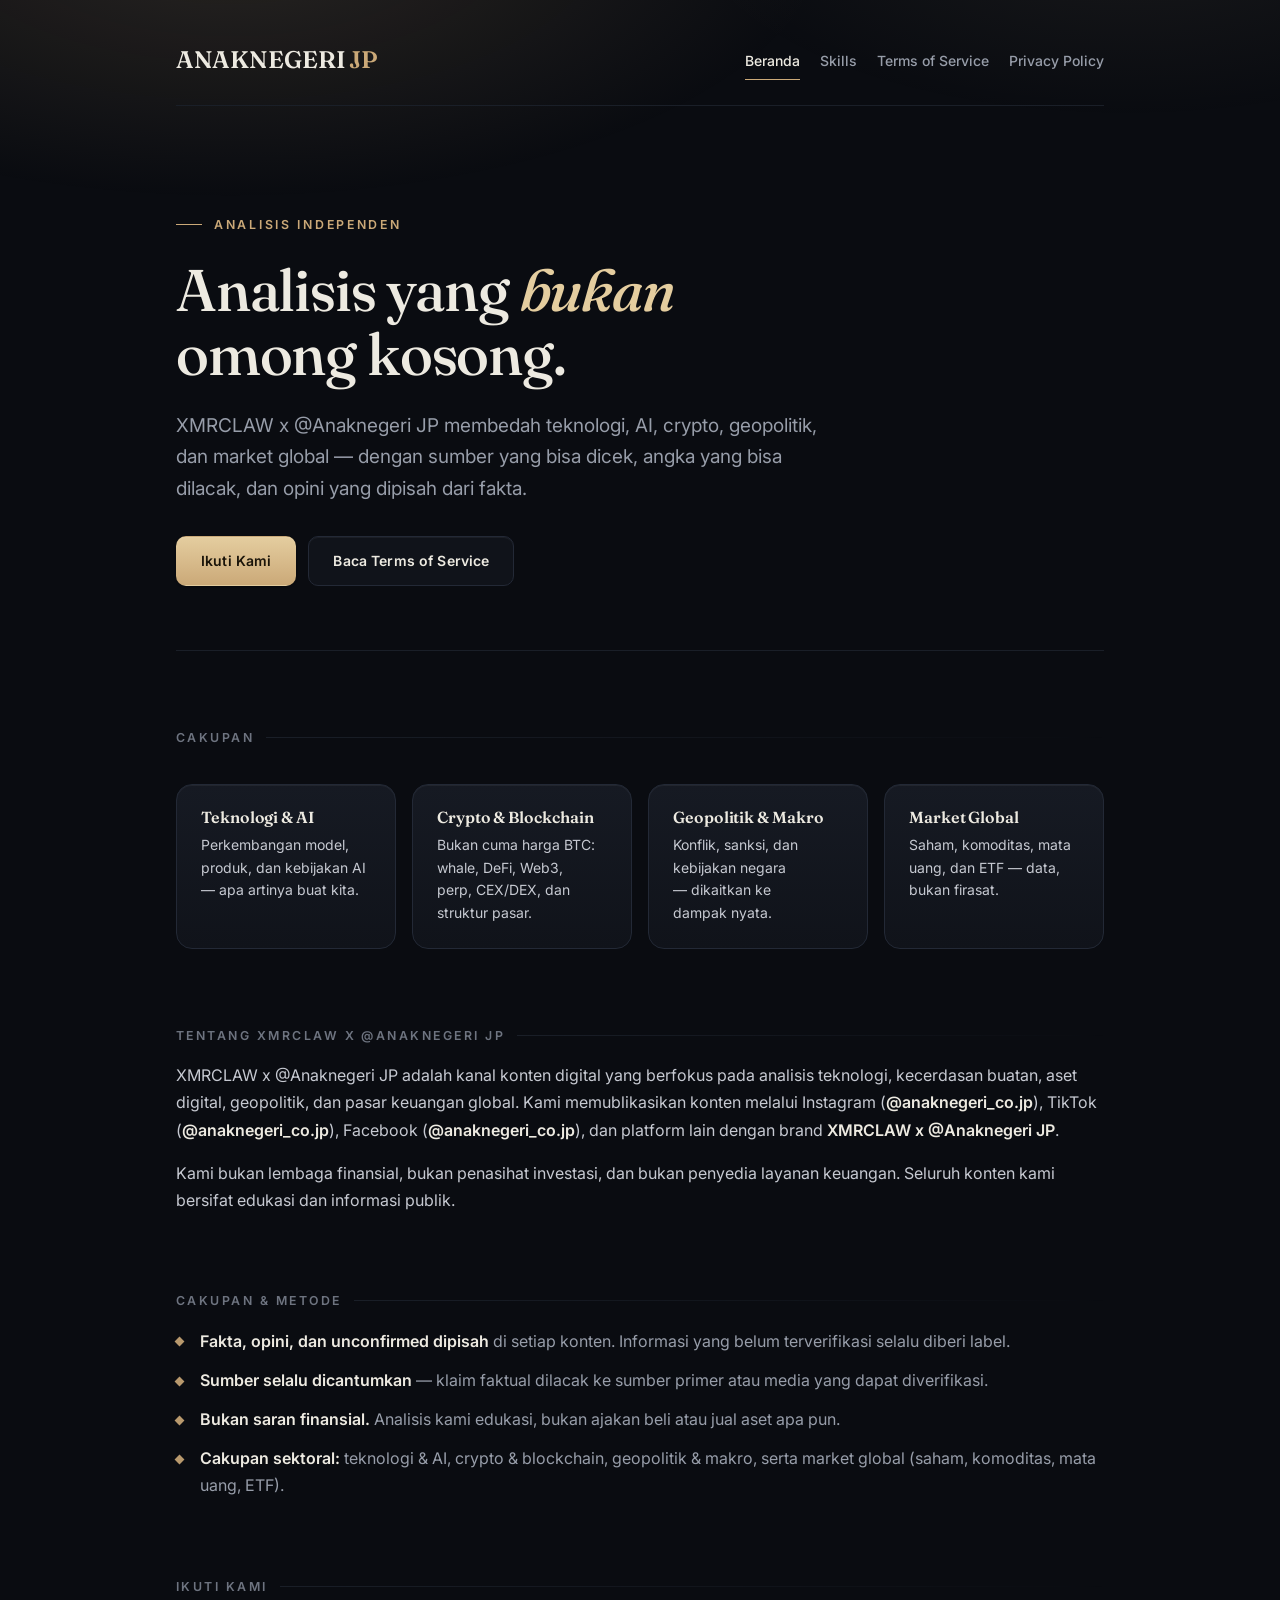
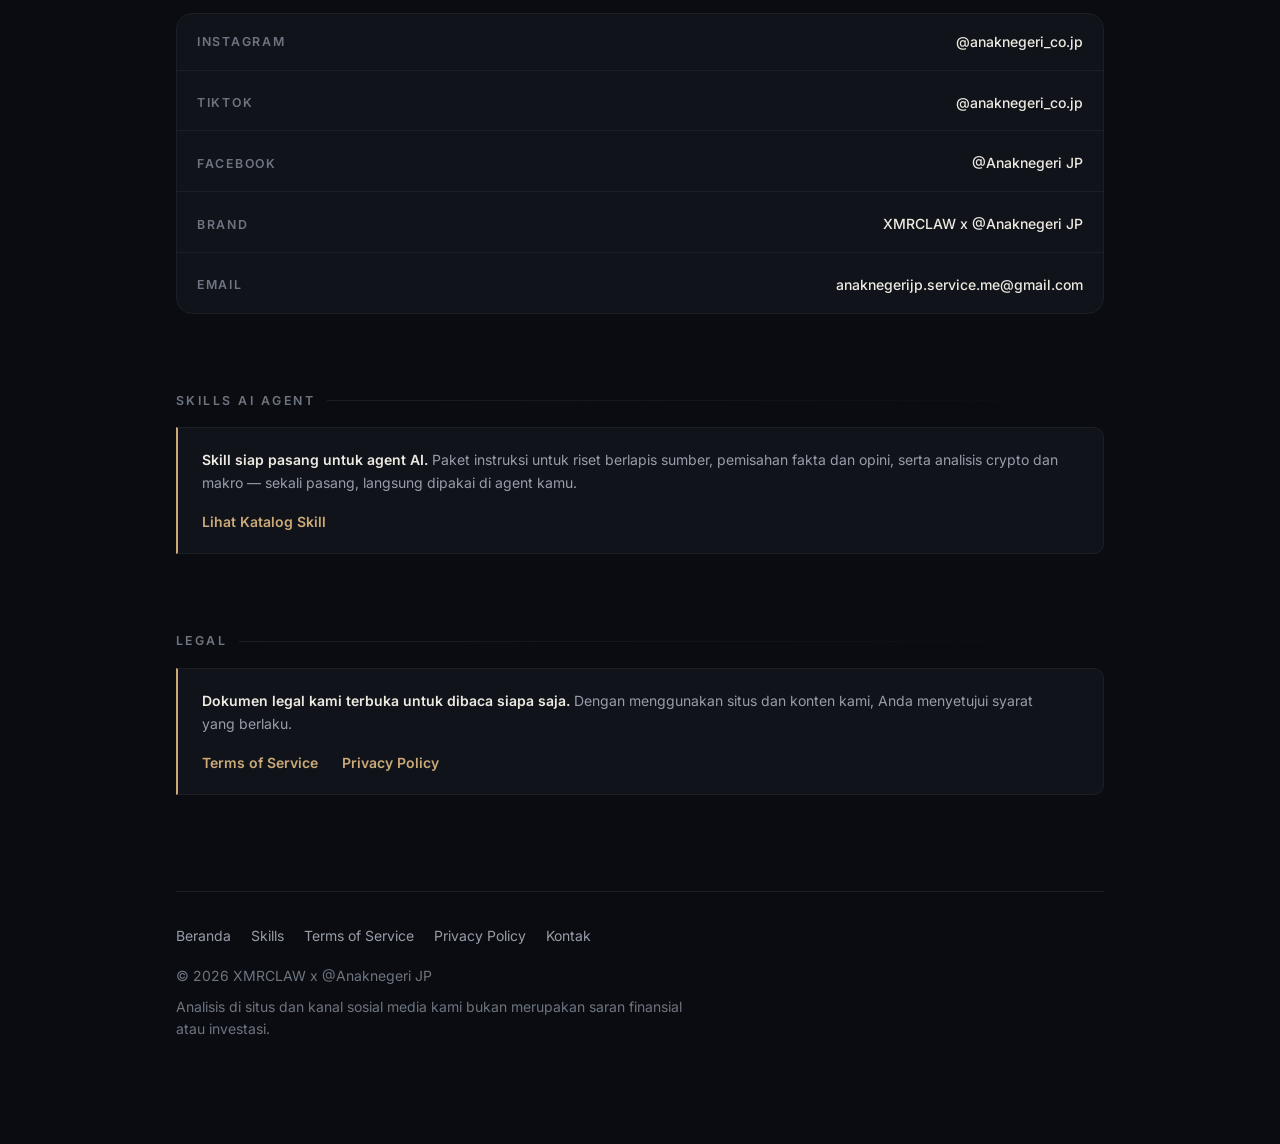
==== index.html @ e0c44d03 "Add Skills AI Agent page: catalog, bundle, cara kerja, FAQ - skills.html baru memakai design system " ====
<!DOCTYPE html>
<html lang="id">
<head>
<meta charset="utf-8">
<meta name="viewport" content="width=device-width, initial-scale=1">
<title>XMRCLAW x @Anaknegeri JP — Analisis Teknologi, AI, Crypto &amp; Geopolitik</title>
<meta name="description" content="XMRCLAW x @Anaknegeri JP membedah teknologi, AI, crypto, geopolitik, dan market global dengan sumber yang bisa dicek dan opini yang dipisah dari fakta.">
<meta name="theme-color" content="#0A0C11">
<meta name="author" content="XMRCLAW x @Anaknegeri JP">

<link rel="canonical" href="https://xmrbushido.github.io/anaknegerijp/">
<link rel="icon" href="favicon.svg" type="image/svg+xml">

<link rel="preconnect" href="https://fonts.googleapis.com">
<link rel="preconnect" href="https://fonts.gstatic.com" crossorigin>
<link href="https://fonts.googleapis.com/css2?family=Fraunces:ital,opsz,wght@0,9..144,400;0,9..144,500;0,9..144,600;1,9..144,400;1,9..144,500&amp;family=Inter:wght@400;500;600;700&amp;display=swap" rel="stylesheet">

<meta property="og:type" content="website">
<meta property="og:site_name" content="XMRCLAW x @Anaknegeri JP">
<meta property="og:title" content="XMRCLAW x @Anaknegeri JP — Analisis yang bukan omong kosong">
<meta property="og:description" content="Membedah teknologi, AI, crypto, geopolitik, dan market global. Sumber bisa dicek, angka bisa dilacak, opini dipisah dari fakta.">
<meta property="og:url" content="https://xmrbushido.github.io/anaknegerijp/">
<meta property="og:image" content="https://xmrbushido.github.io/anaknegerijp/og-image.png">
<meta property="og:image:width" content="1200">
<meta property="og:image:height" content="630">
<meta property="og:locale" content="id_ID">

<meta name="twitter:card" content="summary_large_image">
<meta name="twitter:title" content="XMRCLAW x @Anaknegeri JP — Analisis yang bukan omong kosong">
<meta name="twitter:description" content="Membedah teknologi, AI, crypto, geopolitik, dan market global. Sumber bisa dicek, angka bisa dilacak, opini dipisah dari fakta.">
<meta name="twitter:image" content="https://xmrbushido.github.io/anaknegerijp/og-image.png">

<link rel="stylesheet" href="styles.css">

<script type="application/ld+json">
{
  "@context": "https://schema.org",
  "@type": "Organization",
  "name": "XMRCLAW x @Anaknegeri JP",
  "alternateName": "@XMRClaw",
  "url": "https://xmrbushido.github.io/anaknegerijp/",
  "description": "Kanal analisis teknologi, AI, crypto, geopolitik, dan pasar keuangan global.",
  "email": "anaknegerijp.service.me@gmail.com",
  "sameAs": [
    "https://www.instagram.com/anaknegeri_co.jp/",
    "https://www.tiktok.com/@anaknegeri_co.jp",
    "https://www.facebook.com/717797158264858"
  ]
}
</script>
</head>
<body>
<a class="skip-link" href="#main">Lompat ke konten utama</a>

<div class="wrap">
  <header class="site-header">
    <a class="brand" href="./" aria-label="Anaknegeri JP — beranda">ANAKNEGERI<em>JP</em></a>
    <nav class="site-nav" aria-label="Navigasi utama">
      <a href="./" aria-current="page">Beranda</a>
      <a href="skills.html">Skills</a>
      <a href="terms.html">Terms of Service</a>
      <a href="privacy.html">Privacy Policy</a>
    </nav>
  </header>

  <main id="main">

    <section class="hero reveal">
      <p class="eyebrow">Analisis Independen</p>
      <h1>Analisis yang <em>bukan</em> omong kosong.</h1>
      <p class="lead">XMRCLAW x @Anaknegeri JP membedah teknologi, AI, crypto, geopolitik, dan market global — dengan sumber yang bisa dicek, angka yang bisa dilacak, dan opini yang dipisah dari fakta.</p>
      <div class="actions">
        <a class="btn btn--primary" href="#sosmed">Ikuti Kami</a>
        <a class="btn btn--ghost" href="terms.html">Baca Terms of Service</a>
      </div>
    </section>

    <section class="section reveal reveal-2" aria-labelledby="cakupan-title">
      <h2 class="section-title" id="cakupan-title">Cakupan</h2>
      <div class="card-grid">
        <article class="card">
          <h3>Teknologi &amp; AI</h3>
          <p>Perkembangan model, produk, dan kebijakan AI — apa artinya buat kita.</p>
        </article>
        <article class="card">
          <h3>Crypto &amp; Blockchain</h3>
          <p>Bukan cuma harga BTC: whale, DeFi, Web3, perp, CEX/DEX, dan struktur pasar.</p>
        </article>
        <article class="card">
          <h3>Geopolitik &amp; Makro</h3>
          <p>Konflik, sanksi, dan kebijakan negara — dikaitkan ke dampak nyata.</p>
        </article>
        <article class="card">
          <h3>Market Global</h3>
          <p>Saham, komoditas, mata uang, dan ETF — data, bukan firasat.</p>
        </article>
      </div>
    </section>

    <section class="section prose reveal reveal-2" id="tentang" aria-labelledby="tentang-title">
      <h2 class="section-title" id="tentang-title">Tentang XMRCLAW x @Anaknegeri JP</h2>
      <p>XMRCLAW x @Anaknegeri JP adalah kanal konten digital yang berfokus pada analisis teknologi, kecerdasan buatan, aset digital, geopolitik, dan pasar keuangan global. Kami memublikasikan konten melalui Instagram (<strong>@anaknegeri_co.jp</strong>), TikTok (<strong>@anaknegeri_co.jp</strong>), Facebook (<strong>@anaknegeri_co.jp</strong>), dan platform lain dengan brand <strong>XMRCLAW x @Anaknegeri JP</strong>.</p>
      <p>Kami bukan lembaga finansial, bukan penasihat investasi, dan bukan penyedia layanan keuangan. Seluruh konten kami bersifat edukasi dan informasi publik.</p>
    </section>

    <section class="section reveal reveal-3" id="metode" aria-labelledby="metode-title">
      <h2 class="section-title" id="metode-title">Cakupan &amp; Metode</h2>
      <ul class="rule-list">
        <li><strong>Fakta, opini, dan unconfirmed dipisah</strong> di setiap konten. Informasi yang belum terverifikasi selalu diberi label.</li>
        <li><strong>Sumber selalu dicantumkan</strong> — klaim faktual dilacak ke sumber primer atau media yang dapat diverifikasi.</li>
        <li><strong>Bukan saran finansial.</strong> Analisis kami edukasi, bukan ajakan beli atau jual aset apa pun.</li>
        <li><strong>Cakupan sektoral:</strong> teknologi &amp; AI, crypto &amp; blockchain, geopolitik &amp; makro, serta market global (saham, komoditas, mata uang, ETF).</li>
      </ul>
    </section>

    <section class="section reveal reveal-3" id="sosmed" aria-labelledby="sosmed-title">
      <h2 class="section-title" id="sosmed-title">Ikuti Kami</h2>
      <ul class="contact-list">
        <li>
          <span class="contact-key">Instagram</span>
          <a class="contact-val" href="https://www.instagram.com/anaknegeri_co.jp/" rel="me noopener noreferrer" target="_blank">@anaknegeri_co.jp</a>
        </li>
        <li>
          <span class="contact-key">TikTok</span>
          <a class="contact-val" href="https://www.tiktok.com/@anaknegeri_co.jp" rel="me noopener noreferrer" target="_blank">@anaknegeri_co.jp</a>
        </li>
        <li>
          <span class="contact-key">Facebook</span>
          <a class="contact-val" href="https://www.facebook.com/717797158264858" rel="me noopener noreferrer" target="_blank">@Anaknegeri JP</a>
        </li>
        <li>
          <span class="contact-key">Brand</span>
          <span class="contact-val">XMRCLAW x @Anaknegeri JP</span>
        </li>
        <li>
          <span class="contact-key">Email</span>
          <a class="contact-val" href="mailto:anaknegerijp.service.me@gmail.com">anaknegerijp.service.me@gmail.com</a>
        </li>
      </ul>
    </section>

    <section class="section reveal reveal-4" id="skills" aria-labelledby="skills-title">
      <h2 class="section-title" id="skills-title">Skills AI Agent</h2>
      <p class="note">
        <strong>Skill siap pasang untuk agent AI.</strong> Paket instruksi untuk riset berlapis sumber, pemisahan fakta dan opini, serta analisis crypto dan makro — sekali pasang, langsung dipakai di agent kamu.
        <span class="legal-links">
          <a href="skills.html">Lihat Katalog Skill</a>
        </span>
      </p>
    </section>

    <section class="section reveal reveal-4" id="legal" aria-labelledby="legal-title">
      <h2 class="section-title" id="legal-title">Legal</h2>
      <p class="note">
        <strong>Dokumen legal kami terbuka untuk dibaca siapa saja.</strong> Dengan menggunakan situs dan konten kami, Anda menyetujui syarat yang berlaku.
        <span class="legal-links">
          <a href="terms.html">Terms of Service</a>
          <a href="privacy.html">Privacy Policy</a>
        </span>
      </p>
    </section>

  </main>

  <footer class="site-footer">
    <nav class="footer-links" aria-label="Navigasi footer">
      <a href="./">Beranda</a>
      <a href="skills.html">Skills</a>
      <a href="terms.html">Terms of Service</a>
      <a href="privacy.html">Privacy Policy</a>
      <a href="mailto:anaknegerijp.service.me@gmail.com">Kontak</a>
    </nav>
    <p>&copy; 2026 XMRCLAW x @Anaknegeri JP</p>
    <p class="disclaimer">Analisis di situs dan kanal sosial media kami bukan merupakan saran finansial atau investasi.</p>
  </footer>
</div>
</body>
</html>
---- styles.css ----
/* ============================================================
   Anaknegeri JP — elegant editorial theme
   Display: Fraunces (serif) · Body: Inter
   Palette: deep ink + champagne gold
   ============================================================ */

/* ---------------------------------------------------------- tokens */
:root {
  color-scheme: dark;

  /* surfaces */
  --c-bg:        #0A0C11;
  --c-surface:   #10131A;
  --c-surface-2: #161A23;
  --c-line:      #232936;
  --c-line-soft: #1A1F28;

  /* text */
  --c-fg:        #EDEAE1;
  --c-body:      #C6C9D1;
  --c-muted:     #979DA9;
  --c-faint:     #6E7480;

  /* accent — champagne gold */
  --c-accent:    #CBA978;
  --c-accent-2:  #E4CD9F;
  --c-accent-ink:#1A1409;
  --c-accent-8:  rgba(203, 169, 120, 0.08);
  --c-accent-16: rgba(203, 169, 120, 0.16);
  --c-accent-32: rgba(203, 169, 120, 0.32);

  /* type */
  --font-display: "Fraunces", "Georgia", "Times New Roman", serif;
  --font-body: "Inter", ui-sans-serif, -apple-system, BlinkMacSystemFont,
               "Segoe UI", Roboto, "Helvetica Neue", Arial, sans-serif;

  --t-xs:   clamp(0.72rem,  0.70rem + 0.09vw, 0.78rem);
  --t-sm:   clamp(0.8125rem,0.79rem + 0.12vw, 0.875rem);
  --t-base: clamp(0.9375rem,0.91rem + 0.15vw, 1rem);
  --t-lg:   clamp(1.0625rem,1.01rem + 0.28vw, 1.1875rem);
  --t-xl:   clamp(1.25rem,  1.16rem + 0.45vw, 1.5rem);
  --t-2xl:  clamp(1.625rem, 1.42rem + 1.05vw, 2.125rem);
  --t-3xl:  clamp(2.25rem,  1.75rem + 2.40vw, 3.75rem);

  /* spacing — 4px base */
  --s-1: 0.25rem;  --s-2: 0.5rem;   --s-3: 0.75rem;  --s-4: 1rem;
  --s-5: 1.25rem;  --s-6: 1.5rem;   --s-8: 2rem;     --s-10: 2.5rem;
  --s-12: 3rem;    --s-16: 4rem;    --s-20: 5rem;    --s-24: 6rem;

  /* radius */
  --r-sm: 6px;  --r-md: 10px;  --r-lg: 16px;  --r-full: 999px;

  /* elevation */
  --e-1: 0 1px 2px rgba(0, 0, 0, 0.4);
  --e-2: 0 10px 30px rgba(0, 0, 0, 0.45);
  --e-3: 0 24px 60px rgba(0, 0, 0, 0.5);
  --hairline-top: inset 0 1px 0 rgba(255, 255, 255, 0.05);

  /* motion */
  --d-fast: 130ms; --d-base: 200ms; --d-slow: 360ms;
  --ease: cubic-bezier(0.2, 0.7, 0.3, 1);
  --ease-out: cubic-bezier(0.16, 1, 0.3, 1);

  /* layout */
  --w-prose: 44rem;
  --w-page: 64rem;
  --gutter: clamp(1.25rem, 5vw, 3rem);
}

@media (prefers-reduced-motion: reduce) {
  *, *::before, *::after {
    animation-duration: 0.01ms !important;
    animation-iteration-count: 1 !important;
    transition-duration: 0.01ms !important;
    scroll-behavior: auto !important;
  }
}

/* ------------------------------------------------------ primitives */
*, *::before, *::after { box-sizing: border-box; }

html {
  -webkit-text-size-adjust: 100%;
  scroll-behavior: smooth;
  scroll-padding-top: var(--s-20);
}

body {
  margin: 0;
  background: var(--c-bg);
  color: var(--c-body);
  font-family: var(--font-body);
  font-size: var(--t-base);
  line-height: 1.7;
  font-optical-sizing: auto;
  -webkit-font-smoothing: antialiased;
  -moz-osx-font-smoothing: grayscale;
  text-rendering: optimizeLegibility;
}

/* warm ambient glow, top of page */
body::before {
  content: "";
  position: fixed;
  inset: 0 0 auto 0;
  height: 520px;
  background:
    radial-gradient(55rem 24rem at 18% -12%, var(--c-accent-16), transparent 68%),
    radial-gradient(40rem 18rem at 88% -16%, rgba(228, 205, 159, 0.07), transparent 70%);
  pointer-events: none;
  z-index: 0;
}

.wrap {
  position: relative;
  z-index: 1;
  width: 100%;
  max-width: var(--w-page);
  margin-inline: auto;
  padding-inline: var(--gutter);
  padding-block: var(--s-10) var(--s-24);
}

/* ------------------------------------------------------------ type */
h1, h2, h3, h4 {
  font-family: var(--font-display);
  font-optical-sizing: auto;
  color: var(--c-fg);
  line-height: 1.08;
  letter-spacing: -0.015em;
  font-weight: 500;
  text-wrap: balance;
  margin: 0;
}

p, li, dd, blockquote { text-wrap: pretty; }

a {
  color: var(--c-accent);
  text-decoration-color: var(--c-accent-32);
  text-underline-offset: 0.2em;
  transition: color var(--d-fast) var(--ease),
              text-decoration-color var(--d-fast) var(--ease);
}
a:hover { color: var(--c-accent-2); text-decoration-color: var(--c-accent-2); }

strong { color: var(--c-fg); font-weight: 600; }

::selection { background: var(--c-accent-32); color: var(--c-fg); }

/* ----------------------------------------------------------- focus */
:where(a, button, [tabindex]):focus-visible {
  outline: 2px solid var(--c-accent);
  outline-offset: 3px;
  border-radius: var(--r-sm);
}

.skip-link {
  position: absolute;
  left: var(--s-4);
  top: -100px;
  z-index: 201;
  padding: var(--s-3) var(--s-5);
  background: var(--c-accent);
  color: var(--c-accent-ink);
  font-weight: 700;
  border-radius: var(--r-sm);
  text-decoration: none;
  transition: top var(--d-fast) var(--ease);
}
.skip-link:focus-visible { top: var(--s-4); }

/* --------------------------------------------------------- header */
.site-header {
  display: flex;
  align-items: center;
  justify-content: space-between;
  gap: var(--s-4);
  padding-bottom: var(--s-6);
  border-bottom: 1px solid var(--c-line-soft);
}

.brand {
  display: inline-flex;
  align-items: baseline;
  gap: 0.12em;
  font-family: var(--font-display);
  font-size: var(--t-xl);
  font-weight: 600;
  letter-spacing: 0.005em;
  color: var(--c-fg);
  text-decoration: none;
  white-space: nowrap;
}
.brand em {
  font-style: normal;
  color: var(--c-accent);
}

.site-nav {
  display: flex;
  flex-wrap: wrap;
  gap: var(--s-1) var(--s-5);
  align-items: center;
}
.site-nav a {
  position: relative;
  color: var(--c-muted);
  font-size: var(--t-sm);
  font-weight: 500;
  text-decoration: none;
  padding: var(--s-2) 0;
  transition: color var(--d-fast) var(--ease);
}
.site-nav a::after {
  content: "";
  position: absolute;
  left: 0;
  right: 0;
  bottom: 0;
  height: 1px;
  background: var(--c-accent);
  transform: scaleX(0);
  transform-origin: left;
  transition: transform var(--d-base) var(--ease-out);
}
.site-nav a:hover { color: var(--c-fg); }
.site-nav a:hover::after,
.site-nav a[aria-current="page"]::after { transform: scaleX(1); }
.site-nav a[aria-current="page"] { color: var(--c-fg); }

/* ------------------------------------------------------------ hero */
.hero {
  position: relative;
  padding-block: var(--s-24) var(--s-16);
  border-bottom: 1px solid var(--c-line-soft);
}

.eyebrow {
  display: inline-flex;
  align-items: center;
  gap: var(--s-3);
  font-size: var(--t-xs);
  font-weight: 600;
  letter-spacing: 0.22em;
  text-transform: uppercase;
  color: var(--c-accent);
  margin-bottom: var(--s-6);
}
.eyebrow::before {
  content: "";
  width: 26px;
  height: 1px;
  background: var(--c-accent);
}

.hero h1 {
  font-size: var(--t-3xl);
  font-weight: 500;
  letter-spacing: -0.02em;
  max-width: 16ch;
}
.hero h1 em {
  font-style: italic;
  color: var(--c-accent-2);
}

.lead {
  margin: var(--s-6) 0 0;
  max-width: 54ch;
  font-size: var(--t-lg);
  line-height: 1.65;
  color: var(--c-muted);
}

.actions {
  display: flex;
  flex-wrap: wrap;
  gap: var(--s-3);
  margin-top: var(--s-8);
}

/* --------------------------------------------------------- buttons */
.btn {
  display: inline-flex;
  align-items: center;
  justify-content: center;
  gap: var(--s-2);
  min-height: 46px;
  padding: var(--s-3) var(--s-6);
  border-radius: var(--r-md);
  border: 1px solid transparent;
  font-family: var(--font-body);
  font-size: var(--t-sm);
  font-weight: 600;
  letter-spacing: 0.01em;
  text-decoration: none;
  cursor: pointer;
  transition: transform var(--d-fast) var(--ease),
              background-color var(--d-fast) var(--ease),
              border-color var(--d-fast) var(--ease),
              box-shadow var(--d-base) var(--ease),
              color var(--d-fast) var(--ease);
}

.btn--primary {
  background: linear-gradient(180deg, var(--c-accent-2), var(--c-accent));
  color: var(--c-accent-ink);
  box-shadow: var(--e-1), var(--hairline-top);
}
.btn--primary:hover {
  color: var(--c-accent-ink);
  transform: translateY(-1px);
  box-shadow: var(--e-2);
}
.btn--primary:active { transform: translateY(0); }

.btn--ghost {
  background: var(--c-surface);
  color: var(--c-fg);
  border-color: var(--c-line);
  box-shadow: var(--hairline-top);
}
.btn--ghost:hover {
  background: var(--c-surface-2);
  border-color: var(--c-accent-32);
  color: var(--c-fg);
  transform: translateY(-1px);
}
.btn--ghost:active { transform: translateY(0); }

/* ----------------------------------------------------------- cards */
.card-grid {
  display: grid;
  grid-template-columns: repeat(auto-fit, minmax(min(13.5rem, 100%), 1fr));
  gap: var(--s-4);
  margin-top: var(--s-10);
}

.card {
  position: relative;
  display: flex;
  flex-direction: column;
  gap: var(--s-2);
  padding: var(--s-6);
  border: 1px solid var(--c-line);
  border-radius: var(--r-lg);
  background: linear-gradient(180deg, var(--c-surface-2) 0%, var(--c-surface) 100%);
  box-shadow: var(--hairline-top);
  overflow: hidden;
  transition: border-color var(--d-base) var(--ease),
              transform var(--d-base) var(--ease-out),
              box-shadow var(--d-base) var(--ease);
}
.card::before {
  content: "";
  position: absolute;
  inset: 0 0 auto 0;
  height: 2px;
  background: linear-gradient(90deg, var(--c-accent), transparent 70%);
  opacity: 0;
  transition: opacity var(--d-base) var(--ease);
}
.card:hover {
  border-color: var(--c-accent-32);
  transform: translateY(-3px);
  box-shadow: var(--e-2), var(--hairline-top);
}
.card:hover::before { opacity: 1; }

.card h3 {
  font-size: var(--t-base);
  font-weight: 600;
  letter-spacing: -0.005em;
  color: var(--c-fg);
}
.card p {
  margin: 0;
  font-size: var(--t-sm);
  line-height: 1.6;
  color: var(--c-body);
}

/* -------------------------------------------------------- sections */
.section { margin-top: var(--s-20); }

.section-title {
  display: flex;
  align-items: center;
  gap: var(--s-3);
  font-family: var(--font-body);
  font-size: var(--t-xs);
  font-weight: 600;
  letter-spacing: 0.2em;
  text-transform: uppercase;
  color: var(--c-faint);
  margin-bottom: var(--s-5);
}
.section-title::after {
  content: "";
  flex: 1;
  height: 1px;
  background: linear-gradient(90deg, var(--c-line-soft), transparent);
}

.prose p { margin: 0 0 var(--s-4); }
.prose p:last-child { margin-bottom: 0; }

/* --------------------------------------------------------- list */
.rule-list {
  list-style: none;
  margin: 0;
  padding: 0;
  display: grid;
  gap: var(--s-3);
}
.rule-list li {
  position: relative;
  padding-left: var(--s-6);
  color: var(--c-muted);
  font-size: var(--t-base);
}
.rule-list li::before {
  content: "";
  position: absolute;
  left: 0;
  top: 0.68em;
  width: 7px;
  height: 7px;
  background: var(--c-accent);
  transform: rotate(45deg);
  opacity: 0.9;
}

/* --------------------------------------------------------- contact */
.contact-list {
  list-style: none;
  margin: 0;
  padding: 0;
  display: grid;
  gap: var(--s-1);
  border: 1px solid var(--c-line-soft);
  border-radius: var(--r-lg);
  background: var(--c-surface);
  overflow: hidden;
}
.contact-list li {
  display: flex;
  flex-wrap: wrap;
  align-items: center;
  justify-content: space-between;
  gap: var(--s-2) var(--s-4);
  padding: var(--s-4) var(--s-5);
  border-bottom: 1px solid var(--c-line-soft);
  transition: background-color var(--d-fast) var(--ease);
}
.contact-list li:last-child { border-bottom: 0; }
.contact-list li:hover { background: var(--c-surface-2); }

.contact-key {
  font-size: var(--t-xs);
  font-weight: 600;
  letter-spacing: 0.14em;
  text-transform: uppercase;
  color: var(--c-faint);
}
.contact-val {
  font-size: var(--t-sm);
  font-weight: 500;
  color: var(--c-fg);
  text-decoration: none;
  overflow-wrap: anywhere;
  transition: color var(--d-fast) var(--ease);
}
a.contact-val:hover {
  color: var(--c-accent-2);
  text-decoration: underline;
  text-decoration-color: var(--c-accent-32);
  text-underline-offset: 0.2em;
}

/* ------------------------------------------------------------ note */
.note {
  display: block;
  padding: var(--s-5) var(--s-6);
  border: 1px solid var(--c-line-soft);
  border-left: 2px solid var(--c-accent);
  border-radius: 0 var(--r-md) var(--r-md) 0;
  background: var(--c-surface);
  font-size: var(--t-sm);
  line-height: 1.65;
  color: var(--c-muted);
}
.note strong { color: var(--c-fg); }
.note a { color: var(--c-accent); }

.legal-links {
  display: flex;
  flex-wrap: wrap;
  gap: var(--s-2) var(--s-6);
  margin-top: var(--s-4);
}
.legal-links a {
  font-size: var(--t-sm);
  font-weight: 600;
  text-decoration: none;
}
.legal-links a:hover { text-decoration: underline; }

/* --------------------------------------------------------- article */
.article-head {
  padding-block: var(--s-12) var(--s-8);
  border-bottom: 1px solid var(--c-line-soft);
}
.article-head h1 {
  font-size: var(--t-2xl);
  letter-spacing: -0.015em;
  margin: 0;
}
.article-meta {
  margin: var(--s-4) 0 0;
  font-size: var(--t-sm);
  color: var(--c-faint);
  font-variant-numeric: tabular-nums;
}

.article-body { margin-top: var(--s-10); max-width: var(--w-prose); }

.article-body h2 {
  font-size: var(--t-xl);
  margin-top: var(--s-12);
  margin-bottom: var(--s-3);
  letter-spacing: -0.01em;
}
.article-body h3 {
  font-size: var(--t-lg);
  margin-top: var(--s-8);
  margin-bottom: var(--s-2);
}
.article-body h2:first-child { margin-top: 0; }
.article-body p { margin: 0 0 var(--s-4); }
.article-body ul, .article-body ol {
  margin: 0 0 var(--s-4);
  padding-left: var(--s-6);
  display: grid;
  gap: var(--s-2);
}
.article-body li { color: var(--c-muted); }
.article-body li::marker { color: var(--c-faint); }
.article-body .note { margin: var(--s-6) 0; }

/* ---------------------------------------------------------- tables */
.table-wrap {
  overflow-x: auto;
  border: 1px solid var(--c-line-soft);
  border-radius: var(--r-md);
  margin: var(--s-4) 0;
  -webkit-overflow-scrolling: touch;
}
table {
  width: 100%;
  border-collapse: collapse;
  font-size: var(--t-sm);
  min-width: min(32rem, 100%);
}

th, td {
  text-align: left;
  padding: var(--s-3) var(--s-4);
  border-bottom: 1px solid var(--c-line-soft);
  vertical-align: top;
}
th {
  color: var(--c-fg);
  font-weight: 600;
  font-size: var(--t-xs);
  letter-spacing: 0.08em;
  text-transform: uppercase;
  background: var(--c-surface);
  position: sticky;
  top: 0;
}
td { color: var(--c-muted); }
tbody tr:last-child td { border-bottom: 0; }
tbody tr { transition: background-color var(--d-fast) var(--ease); }
tbody tr:hover { background: var(--c-accent-8); }

/* ---------------------------------------------------------- footer */
.site-footer {
  margin-top: var(--s-24);
  padding-top: var(--s-8);
  border-top: 1px solid var(--c-line-soft);
  font-size: var(--t-sm);
  color: var(--c-faint);
}
.site-footer p { margin: 0 0 var(--s-2); }
.site-footer a { color: var(--c-muted); text-decoration: none; }
.site-footer a:hover { color: var(--c-accent-2); }

.footer-links {
  display: flex;
  flex-wrap: wrap;
  gap: var(--s-1) var(--s-5);
  margin-bottom: var(--s-4);
}

.disclaimer {
  max-width: 62ch;
  line-height: 1.6;
}

/* --------------------------------------------------------- motion */
@keyframes rise {
  from { opacity: 0; transform: translateY(12px); }
  to   { opacity: 1; transform: none; }
}

.reveal { animation: rise var(--d-slow) var(--ease-out) both; }
.reveal-2 { animation-delay: 70ms; }
.reveal-3 { animation-delay: 140ms; }
.reveal-4 { animation-delay: 210ms; }

@media (prefers-reduced-motion: reduce) {
  .reveal { animation: none; }
  .card:hover, .btn:hover { transform: none; }
}

/* ---------------------------------------------------- responsive */
@media (max-width: 640px) {
  .site-header {
    flex-direction: column;
    align-items: flex-start;
    gap: var(--s-3);
  }
  .site-nav { gap: var(--s-1) var(--s-4); }
  .hero { padding-block: var(--s-16) var(--s-10); }
  .hero h1 { max-width: 100%; }
  .actions .btn { width: 100%; }
  .section { margin-top: var(--s-16); }
  .article-head { padding-block: var(--s-8) var(--s-6); }
  table { min-width: 100%; }
}

/* ---------------------------------------------------- skills page */
.hero--skills h1 { max-width: 20ch; }

.trust-list {
  display: flex;
  flex-wrap: wrap;
  gap: var(--s-2) var(--s-6);
  margin: var(--s-8) 0 0;
  padding: 0;
  list-style: none;
  color: var(--c-muted);
  font-size: var(--t-sm);
}
.trust-list li { display: flex; align-items: center; gap: var(--s-2); }
.trust-list li::before { content: "\2713"; color: var(--c-accent-2); font-weight: 700; }

.chip-row {
  display: flex;
  flex-wrap: wrap;
  gap: var(--s-2);
  margin-bottom: var(--s-8);
}
.chip {
  appearance: none;
  border: 1px solid var(--c-line);
  background: var(--c-surface);
  color: var(--c-muted);
  padding: var(--s-2) var(--s-4);
  border-radius: var(--r-full);
  font-family: var(--font-body);
  font-size: var(--t-sm);
  font-weight: 500;
  cursor: pointer;
  transition: color var(--d-fast) var(--ease),
              background-color var(--d-fast) var(--ease),
              border-color var(--d-fast) var(--ease);
}
.chip:hover { color: var(--c-fg); border-color: var(--c-accent-32); }
.chip[aria-pressed="true"] {
  background: var(--c-accent);
  border-color: var(--c-accent);
  color: var(--c-accent-ink);
  font-weight: 600;
}

.skill-grid {
  display: grid;
  grid-template-columns: repeat(3, minmax(0, 1fr));
  gap: var(--s-4);
}
@media (max-width: 960px) { .skill-grid { grid-template-columns: repeat(2, minmax(0, 1fr)); } }
@media (max-width: 640px) { .skill-grid { grid-template-columns: 1fr; } }

.skill-tag {
  font-size: var(--t-xs);
  font-weight: 600;
  letter-spacing: 0.12em;
  text-transform: uppercase;
  color: var(--c-accent);
}
.skill-card h3 { font-size: var(--t-lg); }
.skill-desc { margin: 0; font-size: var(--t-sm); line-height: 1.6; color: var(--c-body); }
.skill-list {
  margin: var(--s-4) 0 0;
  padding-left: var(--s-5);
  display: grid;
  gap: var(--s-1);
  color: var(--c-muted);
  font-size: var(--t-sm);
}
.skill-list li::marker { color: var(--c-faint); }
.skill-foot {
  margin-top: auto;
  padding-top: var(--s-5);
  border-top: 1px solid var(--c-line-soft);
  display: flex;
  align-items: center;
  justify-content: space-between;
  gap: var(--s-3);
}
.price {
  font-family: var(--font-display);
  font-size: var(--t-lg);
  font-weight: 600;
  color: var(--c-fg);
  line-height: 1.1;
  white-space: nowrap;
}
.price small {
  display: block;
  font-family: var(--font-body);
  font-size: var(--t-xs);
  font-weight: 400;
  letter-spacing: 0.08em;
  text-transform: uppercase;
  color: var(--c-faint);
}

.bundle {
  margin-top: var(--s-10);
  display: flex;
  align-items: center;
  justify-content: space-between;
  flex-wrap: wrap;
  gap: var(--s-6);
  padding: var(--s-8);
  border: 1px solid var(--c-accent-32);
  border-radius: var(--r-lg);
  background: linear-gradient(135deg, var(--c-surface-2), var(--c-surface));
}
.bundle h3 { font-size: var(--t-xl); margin: var(--s-1) 0 var(--s-2); }
.bundle p { margin: 0; max-width: 54ch; color: var(--c-muted); font-size: var(--t-sm); }

.steps {
  list-style: none;
  counter-reset: step;
  margin: var(--s-10) 0 0;
  padding: 0;
  display: grid;
  grid-template-columns: repeat(4, minmax(0, 1fr));
  gap: var(--s-4);
}
.steps li {
  counter-increment: step;
  background: linear-gradient(180deg, var(--c-surface-2), var(--c-surface));
  border: 1px solid var(--c-line);
  border-radius: var(--r-lg);
  padding: var(--s-6);
}
.steps li::before {
  content: counter(step);
  display: grid;
  place-items: center;
  width: 2rem;
  height: 2rem;
  border-radius: 50%;
  background: var(--c-accent);
  color: var(--c-accent-ink);
  font-weight: 700;
  margin-bottom: var(--s-4);
}
.steps b { display: block; color: var(--c-fg); margin-bottom: var(--s-1); }
.steps span { color: var(--c-muted); font-size: var(--t-sm); }
@media (max-width: 960px) { .steps { grid-template-columns: repeat(2, minmax(0, 1fr)); } }
@media (max-width: 640px) { .steps { grid-template-columns: 1fr; } }

.faq { margin-top: var(--s-10); display: grid; gap: var(--s-2); }
.faq details {
  background: var(--c-surface);
  border: 1px solid var(--c-line);
  border-radius: var(--r-md);
  padding: var(--s-4) var(--s-5);
}
.faq summary {
  cursor: pointer;
  list-style: none;
  font-weight: 600;
  color: var(--c-fg);
}
.faq summary::-webkit-details-marker { display: none; }
.faq summary::after {
  content: "+";
  float: right;
  color: var(--c-accent);
  font-weight: 700;
}
.faq details[open] summary::after { content: "\2013"; }
.faq details p { margin: var(--s-3) 0 0; color: var(--c-muted); font-size: var(--t-sm); }

@media print {
  body::before { display: none; }
  body { background: #fff; color: #111; }
  .site-nav, .actions, .skip-link, .chip-row { display: none; }
  a { color: #111; text-decoration: underline; }
  .card, .note, .contact-list, .bundle, .steps li, .faq details { border-color: #ccc; background: #fff; }
}
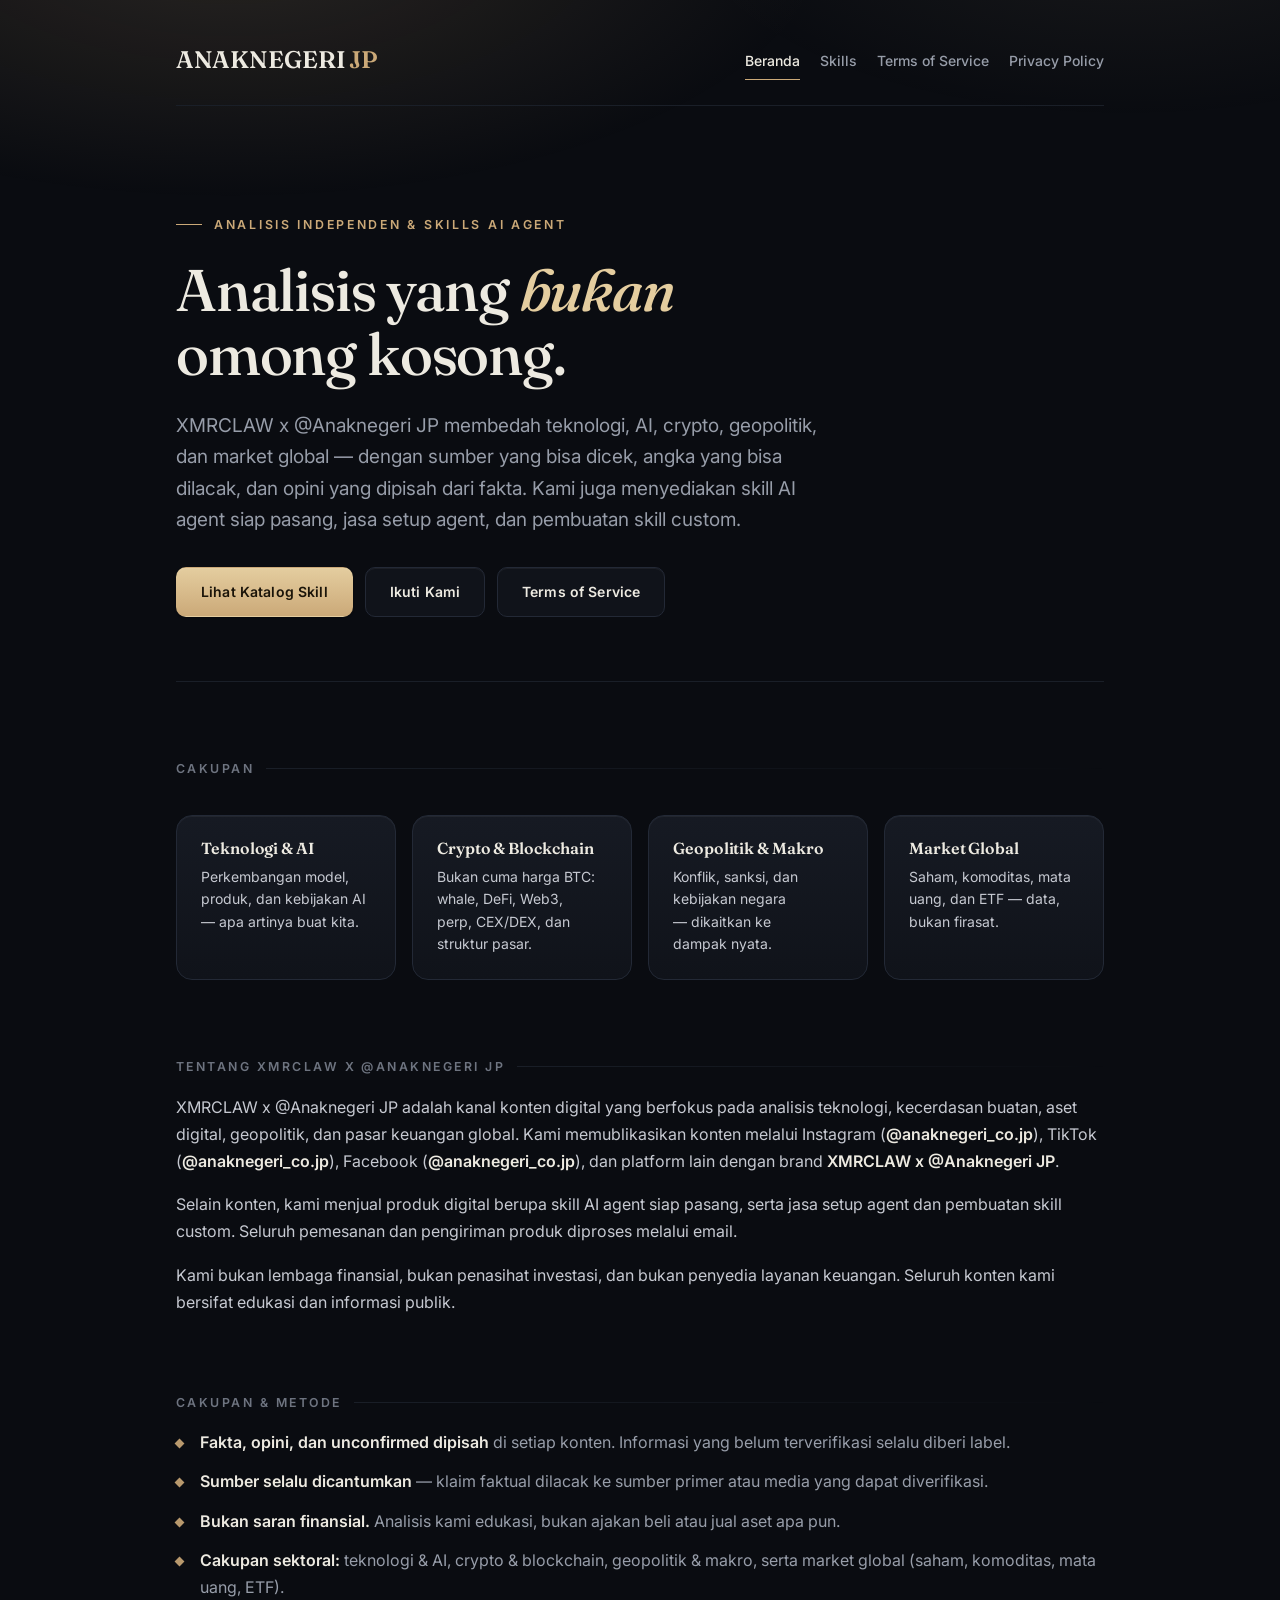
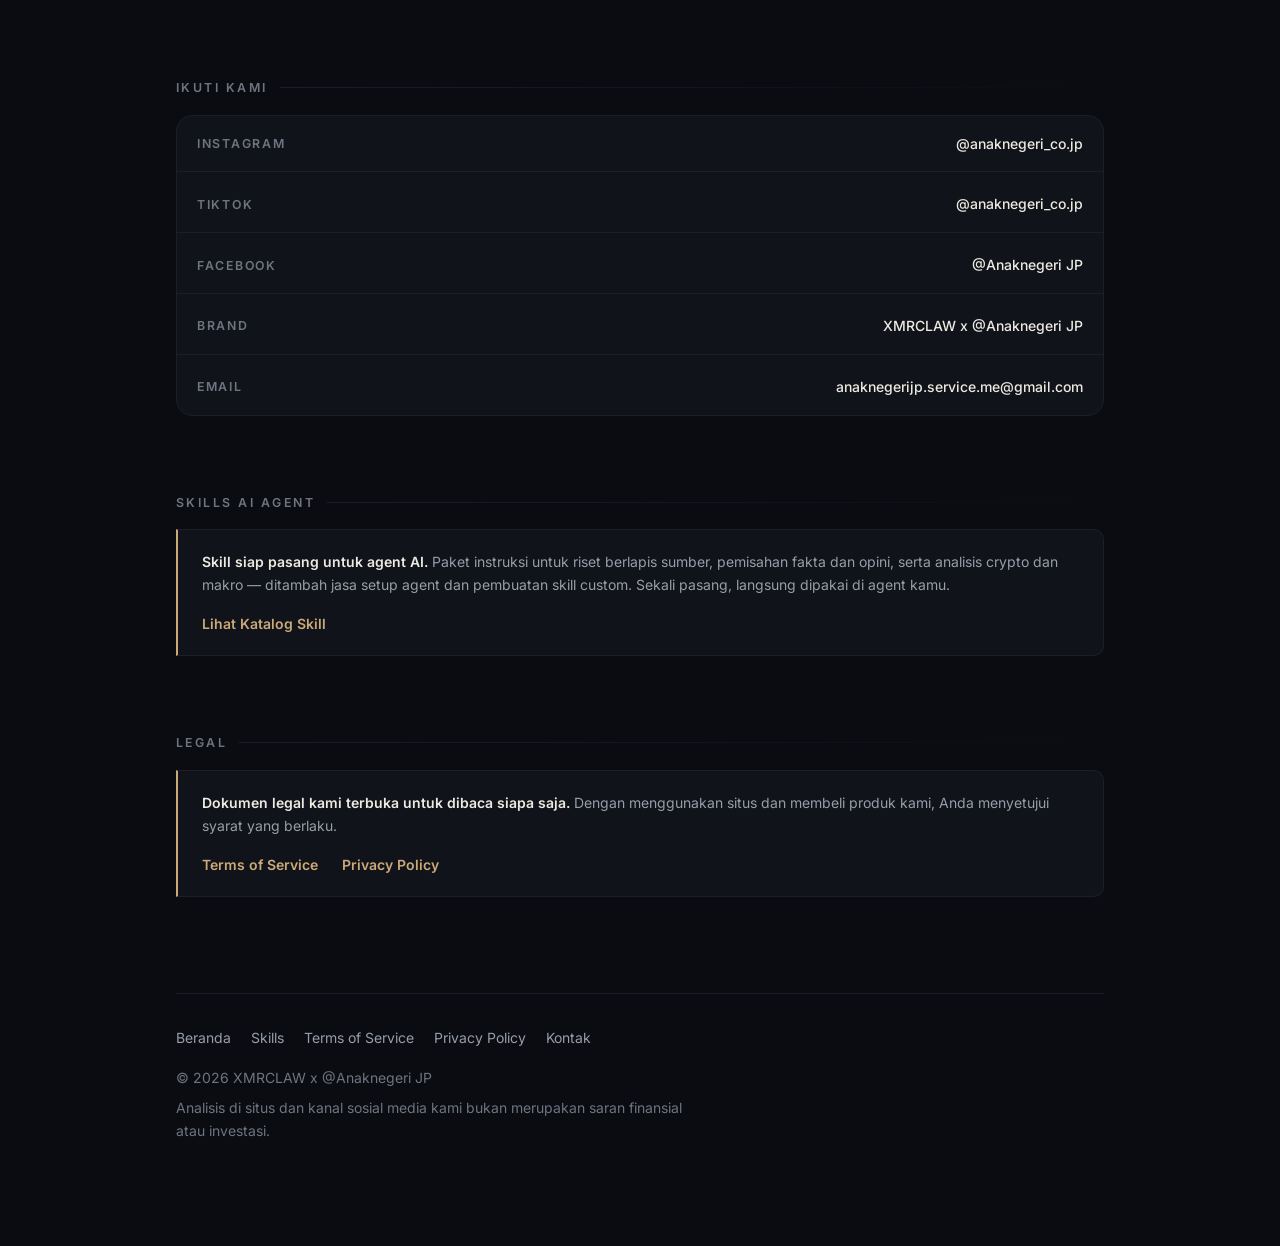
==== commit c7a620fe: "Site-wide consistency: selaras dengan katalog skills AI agent - index: meta/OG, hero CTA katalog, Te" ====
--- a/index.html
+++ b/index.html
@@ -3,8 +3,8 @@
 <head>
 <meta charset="utf-8">
 <meta name="viewport" content="width=device-width, initial-scale=1">
-<title>XMRCLAW x @Anaknegeri JP — Analisis Teknologi, AI, Crypto &amp; Geopolitik</title>
-<meta name="description" content="XMRCLAW x @Anaknegeri JP membedah teknologi, AI, crypto, geopolitik, dan market global dengan sumber yang bisa dicek dan opini yang dipisah dari fakta.">
+<title>XMRCLAW x @Anaknegeri JP — Analisis Teknologi, AI, Crypto &amp; Geopolitik + Skills AI Agent</title>
+<meta name="description" content="Analisis teknologi, AI, crypto, geopolitik, dan market global — plus katalog skill AI agent siap pasang. Sumber bisa dicek, opini dipisah dari fakta.">
 <meta name="theme-color" content="#0A0C11">
 <meta name="author" content="XMRCLAW x @Anaknegeri JP">
 
@@ -18,7 +18,7 @@
 <meta property="og:type" content="website">
 <meta property="og:site_name" content="XMRCLAW x @Anaknegeri JP">
 <meta property="og:title" content="XMRCLAW x @Anaknegeri JP — Analisis yang bukan omong kosong">
-<meta property="og:description" content="Membedah teknologi, AI, crypto, geopolitik, dan market global. Sumber bisa dicek, angka bisa dilacak, opini dipisah dari fakta.">
+<meta property="og:description" content="Membedah teknologi, AI, crypto, geopolitik, dan market global. Sumber bisa dicek, angka bisa dilacak, opini dipisah dari fakta. Tersedia katalog skill AI agent siap pasang.">
 <meta property="og:url" content="https://xmrbushido.github.io/anaknegerijp/">
 <meta property="og:image" content="https://xmrbushido.github.io/anaknegerijp/og-image.png">
 <meta property="og:image:width" content="1200">
@@ -27,7 +27,7 @@
 
 <meta name="twitter:card" content="summary_large_image">
 <meta name="twitter:title" content="XMRCLAW x @Anaknegeri JP — Analisis yang bukan omong kosong">
-<meta name="twitter:description" content="Membedah teknologi, AI, crypto, geopolitik, dan market global. Sumber bisa dicek, angka bisa dilacak, opini dipisah dari fakta.">
+<meta name="twitter:description" content="Membedah teknologi, AI, crypto, geopolitik, dan market global. Sumber bisa dicek, angka bisa dilacak, opini dipisah dari fakta. Tersedia katalog skill AI agent siap pasang.">
 <meta name="twitter:image" content="https://xmrbushido.github.io/anaknegerijp/og-image.png">
 
 <link rel="stylesheet" href="styles.css">
@@ -39,7 +39,7 @@
   "name": "XMRCLAW x @Anaknegeri JP",
   "alternateName": "@XMRClaw",
   "url": "https://xmrbushido.github.io/anaknegerijp/",
-  "description": "Kanal analisis teknologi, AI, crypto, geopolitik, dan pasar keuangan global.",
+  "description": "Kanal analisis teknologi, AI, crypto, geopolitik, dan pasar keuangan global, sekaligus katalog skill AI agent siap pasang.",
   "email": "anaknegerijp.service.me@gmail.com",
   "sameAs": [
     "https://www.instagram.com/anaknegeri_co.jp/",
@@ -66,12 +66,13 @@
   <main id="main">
 
     <section class="hero reveal">
-      <p class="eyebrow">Analisis Independen</p>
+      <p class="eyebrow">Analisis Independen &amp; Skills AI Agent</p>
       <h1>Analisis yang <em>bukan</em> omong kosong.</h1>
-      <p class="lead">XMRCLAW x @Anaknegeri JP membedah teknologi, AI, crypto, geopolitik, dan market global — dengan sumber yang bisa dicek, angka yang bisa dilacak, dan opini yang dipisah dari fakta.</p>
+      <p class="lead">XMRCLAW x @Anaknegeri JP membedah teknologi, AI, crypto, geopolitik, dan market global — dengan sumber yang bisa dicek, angka yang bisa dilacak, dan opini yang dipisah dari fakta. Kami juga menyediakan skill AI agent siap pasang, jasa setup agent, dan pembuatan skill custom.</p>
       <div class="actions">
-        <a class="btn btn--primary" href="#sosmed">Ikuti Kami</a>
-        <a class="btn btn--ghost" href="terms.html">Baca Terms of Service</a>
+        <a class="btn btn--primary" href="skills.html">Lihat Katalog Skill</a>
+        <a class="btn btn--ghost" href="#sosmed">Ikuti Kami</a>
+        <a class="btn btn--ghost" href="terms.html">Terms of Service</a>
       </div>
     </section>
 
@@ -100,6 +101,7 @@
     <section class="section prose reveal reveal-2" id="tentang" aria-labelledby="tentang-title">
       <h2 class="section-title" id="tentang-title">Tentang XMRCLAW x @Anaknegeri JP</h2>
       <p>XMRCLAW x @Anaknegeri JP adalah kanal konten digital yang berfokus pada analisis teknologi, kecerdasan buatan, aset digital, geopolitik, dan pasar keuangan global. Kami memublikasikan konten melalui Instagram (<strong>@anaknegeri_co.jp</strong>), TikTok (<strong>@anaknegeri_co.jp</strong>), Facebook (<strong>@anaknegeri_co.jp</strong>), dan platform lain dengan brand <strong>XMRCLAW x @Anaknegeri JP</strong>.</p>
+      <p>Selain konten, kami menjual produk digital berupa skill AI agent siap pasang, serta jasa setup agent dan pembuatan skill custom. Seluruh pemesanan dan pengiriman produk diproses melalui email.</p>
       <p>Kami bukan lembaga finansial, bukan penasihat investasi, dan bukan penyedia layanan keuangan. Seluruh konten kami bersifat edukasi dan informasi publik.</p>
     </section>
 
@@ -142,7 +144,7 @@
     <section class="section reveal reveal-4" id="skills" aria-labelledby="skills-title">
       <h2 class="section-title" id="skills-title">Skills AI Agent</h2>
       <p class="note">
-        <strong>Skill siap pasang untuk agent AI.</strong> Paket instruksi untuk riset berlapis sumber, pemisahan fakta dan opini, serta analisis crypto dan makro — sekali pasang, langsung dipakai di agent kamu.
+        <strong>Skill siap pasang untuk agent AI.</strong> Paket instruksi untuk riset berlapis sumber, pemisahan fakta dan opini, serta analisis crypto dan makro — ditambah jasa setup agent dan pembuatan skill custom. Sekali pasang, langsung dipakai di agent kamu.
         <span class="legal-links">
           <a href="skills.html">Lihat Katalog Skill</a>
         </span>
@@ -152,7 +154,7 @@
     <section class="section reveal reveal-4" id="legal" aria-labelledby="legal-title">
       <h2 class="section-title" id="legal-title">Legal</h2>
       <p class="note">
-        <strong>Dokumen legal kami terbuka untuk dibaca siapa saja.</strong> Dengan menggunakan situs dan konten kami, Anda menyetujui syarat yang berlaku.
+        <strong>Dokumen legal kami terbuka untuk dibaca siapa saja.</strong> Dengan menggunakan situs dan membeli produk kami, Anda menyetujui syarat yang berlaku.
         <span class="legal-links">
           <a href="terms.html">Terms of Service</a>
           <a href="privacy.html">Privacy Policy</a>
--- a/styles.css
+++ b/styles.css
@@ -688,10 +688,9 @@
 
 .skill-grid {
   display: grid;
-  grid-template-columns: repeat(3, minmax(0, 1fr));
+  grid-template-columns: repeat(2, minmax(0, 1fr));
   gap: var(--s-4);
 }
-@media (max-width: 960px) { .skill-grid { grid-template-columns: repeat(2, minmax(0, 1fr)); } }
 @media (max-width: 640px) { .skill-grid { grid-template-columns: 1fr; } }
 
 .skill-tag {
@@ -712,6 +711,23 @@
   font-size: var(--t-sm);
 }
 .skill-list li::marker { color: var(--c-faint); }
+.skill-note {
+  margin: var(--s-4) 0 0;
+  padding: var(--s-2) var(--s-3);
+  border: 1px solid var(--c-line-soft);
+  border-left: 2px solid var(--c-accent);
+  border-radius: var(--r-sm);
+  background: var(--c-accent-8);
+  color: var(--c-muted);
+  font-size: var(--t-xs);
+  line-height: 1.55;
+}
+.skill-note strong {
+  color: var(--c-accent-2);
+  font-size: var(--t-xs);
+  letter-spacing: 0.08em;
+  text-transform: uppercase;
+}
 .skill-foot {
   margin-top: auto;
   padding-top: var(--s-5);
@@ -810,6 +826,13 @@
 .faq details[open] summary::after { content: "\2013"; }
 .faq details p { margin: var(--s-3) 0 0; color: var(--c-muted); font-size: var(--t-sm); }
 
+.section-lead {
+  margin: 0 0 var(--s-8);
+  max-width: 54ch;
+  color: var(--c-muted);
+  font-size: var(--t-base);
+}
+
 @media print {
   body::before { display: none; }
   body { background: #fff; color: #111; }
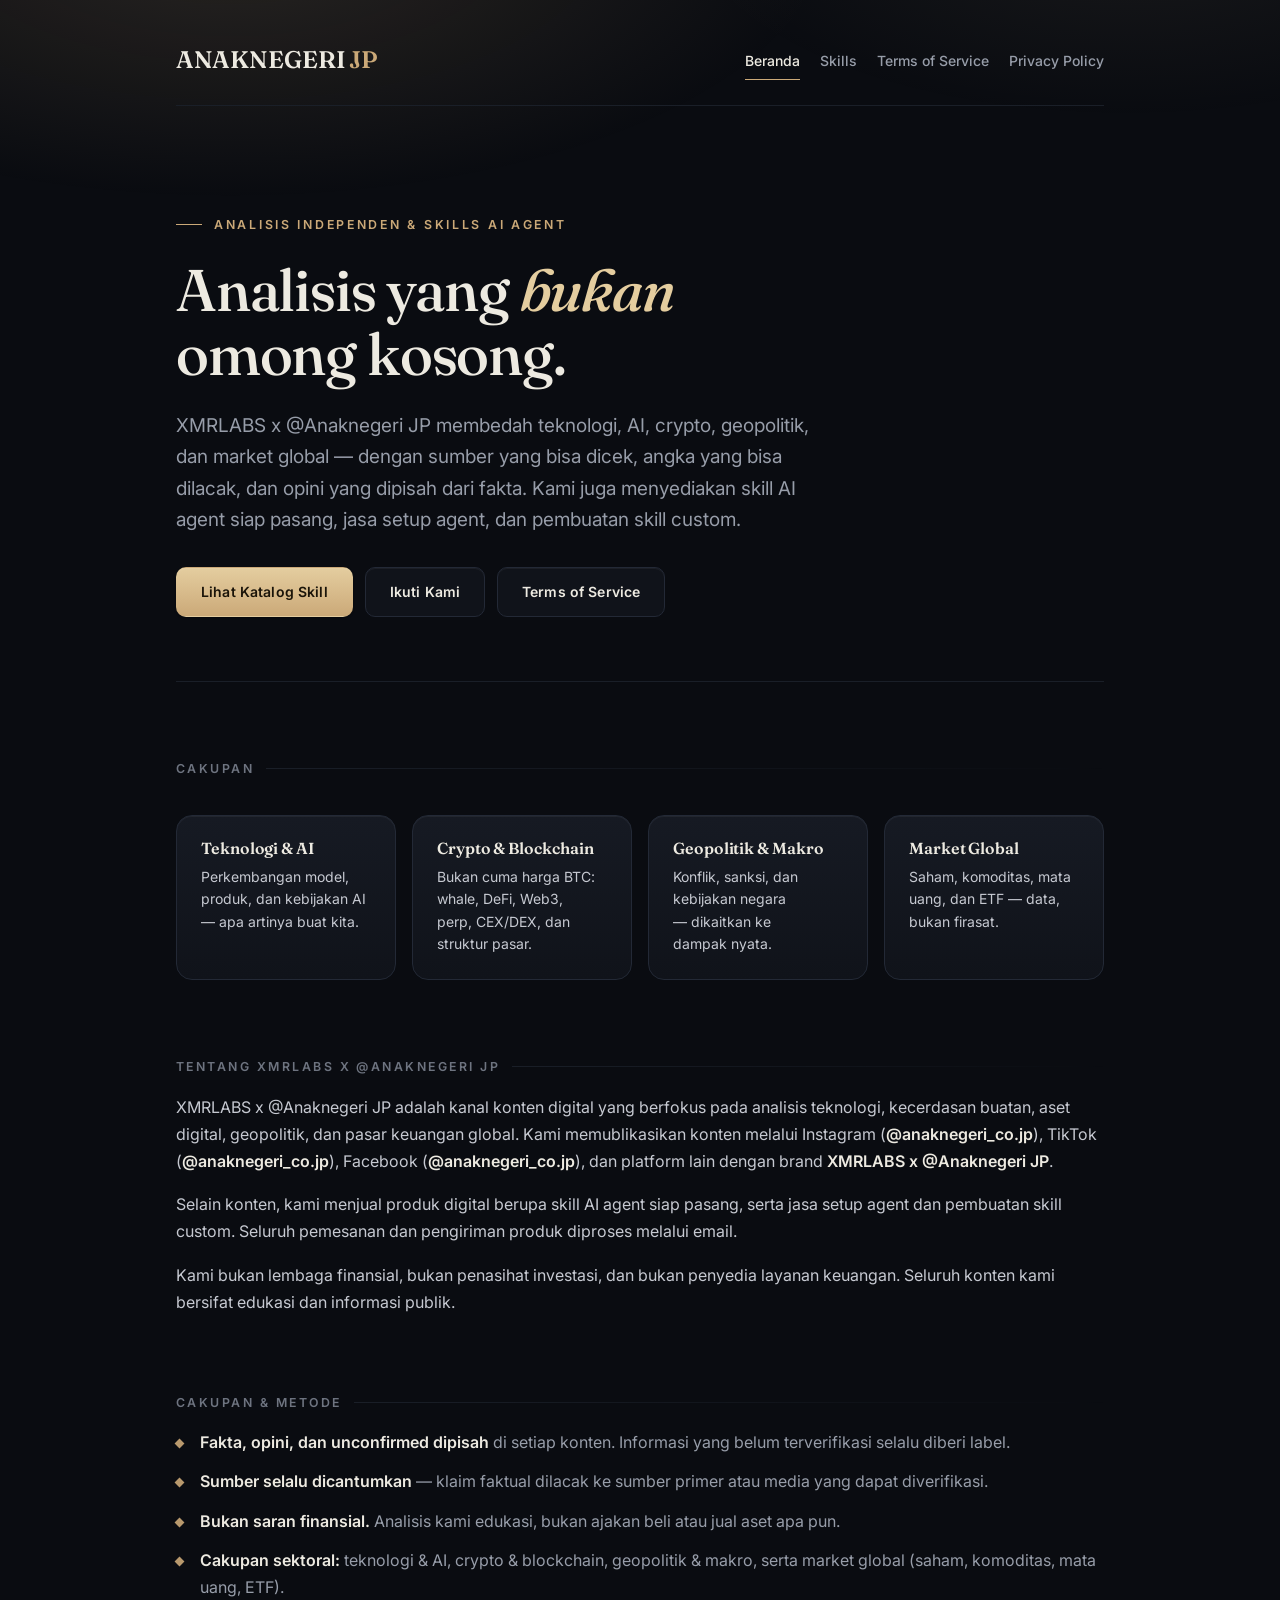
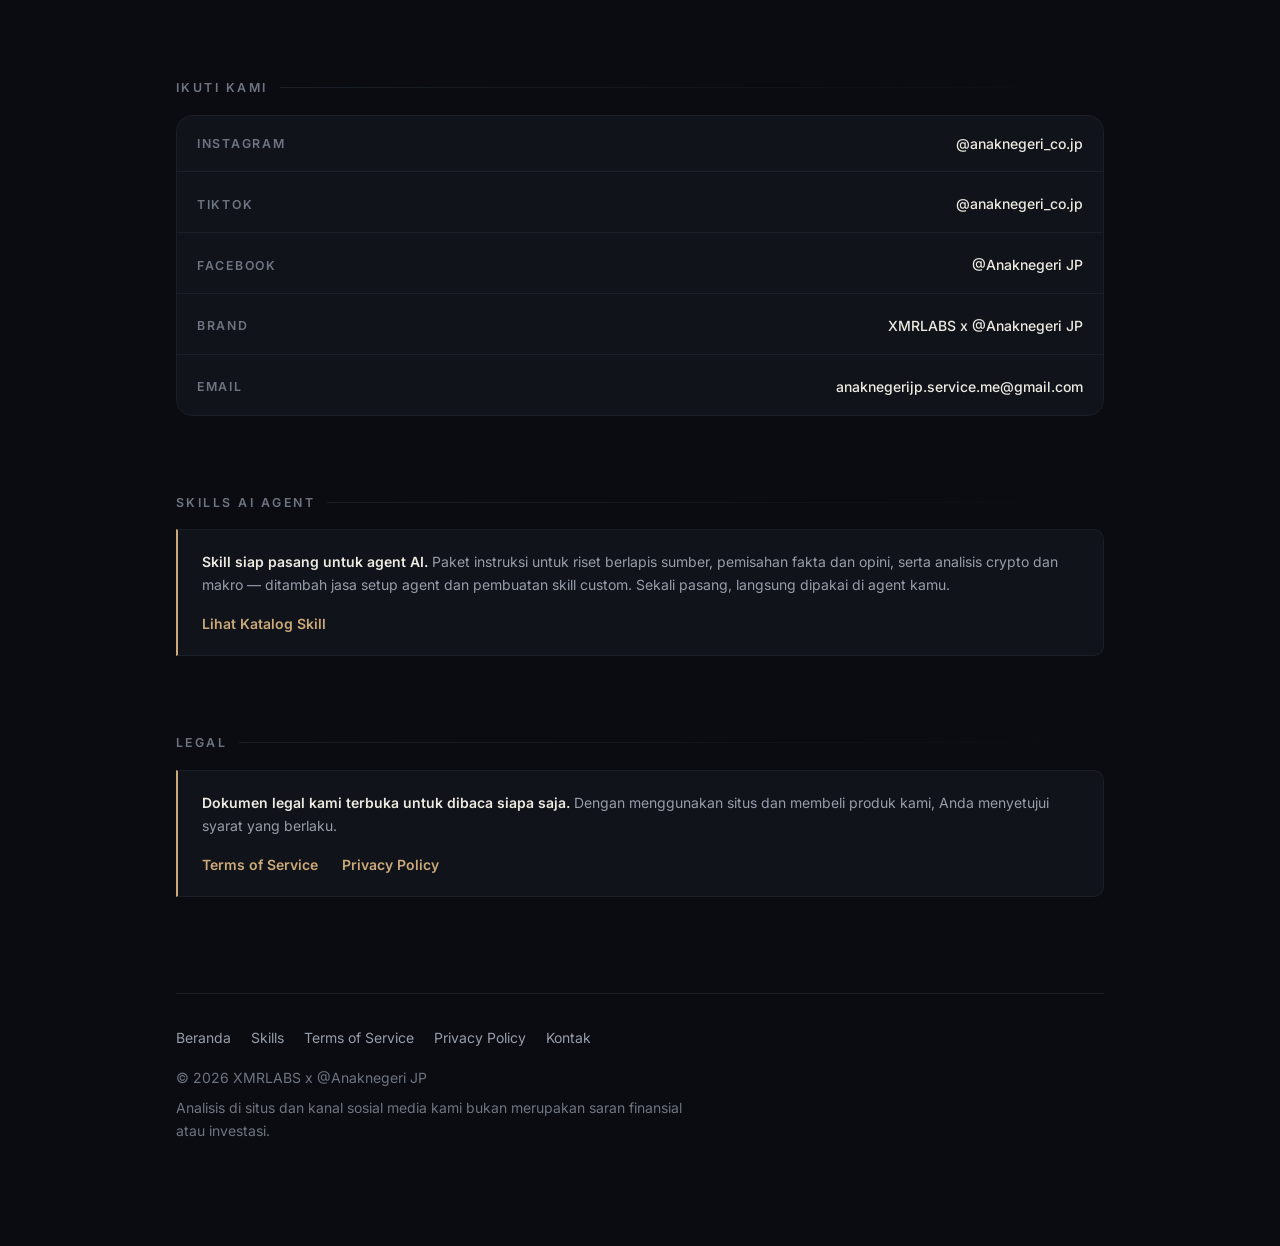
==== commit f4722dd0: "Rebrand XMRClaw -> XMRLabs" ====
--- a/index.html
+++ b/index.html
@@ -3,10 +3,10 @@
 <head>
 <meta charset="utf-8">
 <meta name="viewport" content="width=device-width, initial-scale=1">
-<title>XMRCLAW x @Anaknegeri JP — Analisis Teknologi, AI, Crypto &amp; Geopolitik + Skills AI Agent</title>
+<title>XMRLABS x @Anaknegeri JP — Analisis Teknologi, AI, Crypto &amp; Geopolitik + Skills AI Agent</title>
 <meta name="description" content="Analisis teknologi, AI, crypto, geopolitik, dan market global — plus katalog skill AI agent siap pasang. Sumber bisa dicek, opini dipisah dari fakta.">
 <meta name="theme-color" content="#0A0C11">
-<meta name="author" content="XMRCLAW x @Anaknegeri JP">
+<meta name="author" content="XMRLABS x @Anaknegeri JP">
 
 <link rel="canonical" href="https://xmrbushido.github.io/anaknegerijp/">
 <link rel="icon" href="favicon.svg" type="image/svg+xml">
@@ -16,8 +16,8 @@
 <link href="https://fonts.googleapis.com/css2?family=Fraunces:ital,opsz,wght@0,9..144,400;0,9..144,500;0,9..144,600;1,9..144,400;1,9..144,500&amp;family=Inter:wght@400;500;600;700&amp;display=swap" rel="stylesheet">
 
 <meta property="og:type" content="website">
-<meta property="og:site_name" content="XMRCLAW x @Anaknegeri JP">
-<meta property="og:title" content="XMRCLAW x @Anaknegeri JP — Analisis yang bukan omong kosong">
+<meta property="og:site_name" content="XMRLABS x @Anaknegeri JP">
+<meta property="og:title" content="XMRLABS x @Anaknegeri JP — Analisis yang bukan omong kosong">
 <meta property="og:description" content="Membedah teknologi, AI, crypto, geopolitik, dan market global. Sumber bisa dicek, angka bisa dilacak, opini dipisah dari fakta. Tersedia katalog skill AI agent siap pasang.">
 <meta property="og:url" content="https://xmrbushido.github.io/anaknegerijp/">
 <meta property="og:image" content="https://xmrbushido.github.io/anaknegerijp/og-image.png">
@@ -26,7 +26,7 @@
 <meta property="og:locale" content="id_ID">
 
 <meta name="twitter:card" content="summary_large_image">
-<meta name="twitter:title" content="XMRCLAW x @Anaknegeri JP — Analisis yang bukan omong kosong">
+<meta name="twitter:title" content="XMRLABS x @Anaknegeri JP — Analisis yang bukan omong kosong">
 <meta name="twitter:description" content="Membedah teknologi, AI, crypto, geopolitik, dan market global. Sumber bisa dicek, angka bisa dilacak, opini dipisah dari fakta. Tersedia katalog skill AI agent siap pasang.">
 <meta name="twitter:image" content="https://xmrbushido.github.io/anaknegerijp/og-image.png">
 
@@ -36,8 +36,8 @@
 {
   "@context": "https://schema.org",
   "@type": "Organization",
-  "name": "XMRCLAW x @Anaknegeri JP",
-  "alternateName": "@XMRClaw",
+  "name": "XMRLABS x @Anaknegeri JP",
+  "alternateName": "@XMRLabs",
   "url": "https://xmrbushido.github.io/anaknegerijp/",
   "description": "Kanal analisis teknologi, AI, crypto, geopolitik, dan pasar keuangan global, sekaligus katalog skill AI agent siap pasang.",
   "email": "anaknegerijp.service.me@gmail.com",
@@ -68,7 +68,7 @@
     <section class="hero reveal">
       <p class="eyebrow">Analisis Independen &amp; Skills AI Agent</p>
       <h1>Analisis yang <em>bukan</em> omong kosong.</h1>
-      <p class="lead">XMRCLAW x @Anaknegeri JP membedah teknologi, AI, crypto, geopolitik, dan market global — dengan sumber yang bisa dicek, angka yang bisa dilacak, dan opini yang dipisah dari fakta. Kami juga menyediakan skill AI agent siap pasang, jasa setup agent, dan pembuatan skill custom.</p>
+      <p class="lead">XMRLABS x @Anaknegeri JP membedah teknologi, AI, crypto, geopolitik, dan market global — dengan sumber yang bisa dicek, angka yang bisa dilacak, dan opini yang dipisah dari fakta. Kami juga menyediakan skill AI agent siap pasang, jasa setup agent, dan pembuatan skill custom.</p>
       <div class="actions">
         <a class="btn btn--primary" href="skills.html">Lihat Katalog Skill</a>
         <a class="btn btn--ghost" href="#sosmed">Ikuti Kami</a>
@@ -99,8 +99,8 @@
     </section>
 
     <section class="section prose reveal reveal-2" id="tentang" aria-labelledby="tentang-title">
-      <h2 class="section-title" id="tentang-title">Tentang XMRCLAW x @Anaknegeri JP</h2>
-      <p>XMRCLAW x @Anaknegeri JP adalah kanal konten digital yang berfokus pada analisis teknologi, kecerdasan buatan, aset digital, geopolitik, dan pasar keuangan global. Kami memublikasikan konten melalui Instagram (<strong>@anaknegeri_co.jp</strong>), TikTok (<strong>@anaknegeri_co.jp</strong>), Facebook (<strong>@anaknegeri_co.jp</strong>), dan platform lain dengan brand <strong>XMRCLAW x @Anaknegeri JP</strong>.</p>
+      <h2 class="section-title" id="tentang-title">Tentang XMRLABS x @Anaknegeri JP</h2>
+      <p>XMRLABS x @Anaknegeri JP adalah kanal konten digital yang berfokus pada analisis teknologi, kecerdasan buatan, aset digital, geopolitik, dan pasar keuangan global. Kami memublikasikan konten melalui Instagram (<strong>@anaknegeri_co.jp</strong>), TikTok (<strong>@anaknegeri_co.jp</strong>), Facebook (<strong>@anaknegeri_co.jp</strong>), dan platform lain dengan brand <strong>XMRLABS x @Anaknegeri JP</strong>.</p>
       <p>Selain konten, kami menjual produk digital berupa skill AI agent siap pasang, serta jasa setup agent dan pembuatan skill custom. Seluruh pemesanan dan pengiriman produk diproses melalui email.</p>
       <p>Kami bukan lembaga finansial, bukan penasihat investasi, dan bukan penyedia layanan keuangan. Seluruh konten kami bersifat edukasi dan informasi publik.</p>
     </section>
@@ -132,7 +132,7 @@
         </li>
         <li>
           <span class="contact-key">Brand</span>
-          <span class="contact-val">XMRCLAW x @Anaknegeri JP</span>
+          <span class="contact-val">XMRLABS x @Anaknegeri JP</span>
         </li>
         <li>
           <span class="contact-key">Email</span>
@@ -172,7 +172,7 @@
       <a href="privacy.html">Privacy Policy</a>
       <a href="mailto:anaknegerijp.service.me@gmail.com">Kontak</a>
     </nav>
-    <p>&copy; 2026 XMRCLAW x @Anaknegeri JP</p>
+    <p>&copy; 2026 XMRLABS x @Anaknegeri JP</p>
     <p class="disclaimer">Analisis di situs dan kanal sosial media kami bukan merupakan saran finansial atau investasi.</p>
   </footer>
 </div>
--- a/styles.css
+++ b/styles.css
@@ -688,9 +688,10 @@
 
 .skill-grid {
   display: grid;
-  grid-template-columns: repeat(2, minmax(0, 1fr));
+  grid-template-columns: repeat(3, minmax(0, 1fr));
   gap: var(--s-4);
 }
+@media (max-width: 960px) { .skill-grid { grid-template-columns: repeat(2, minmax(0, 1fr)); } }
 @media (max-width: 640px) { .skill-grid { grid-template-columns: 1fr; } }
 
 .skill-tag {
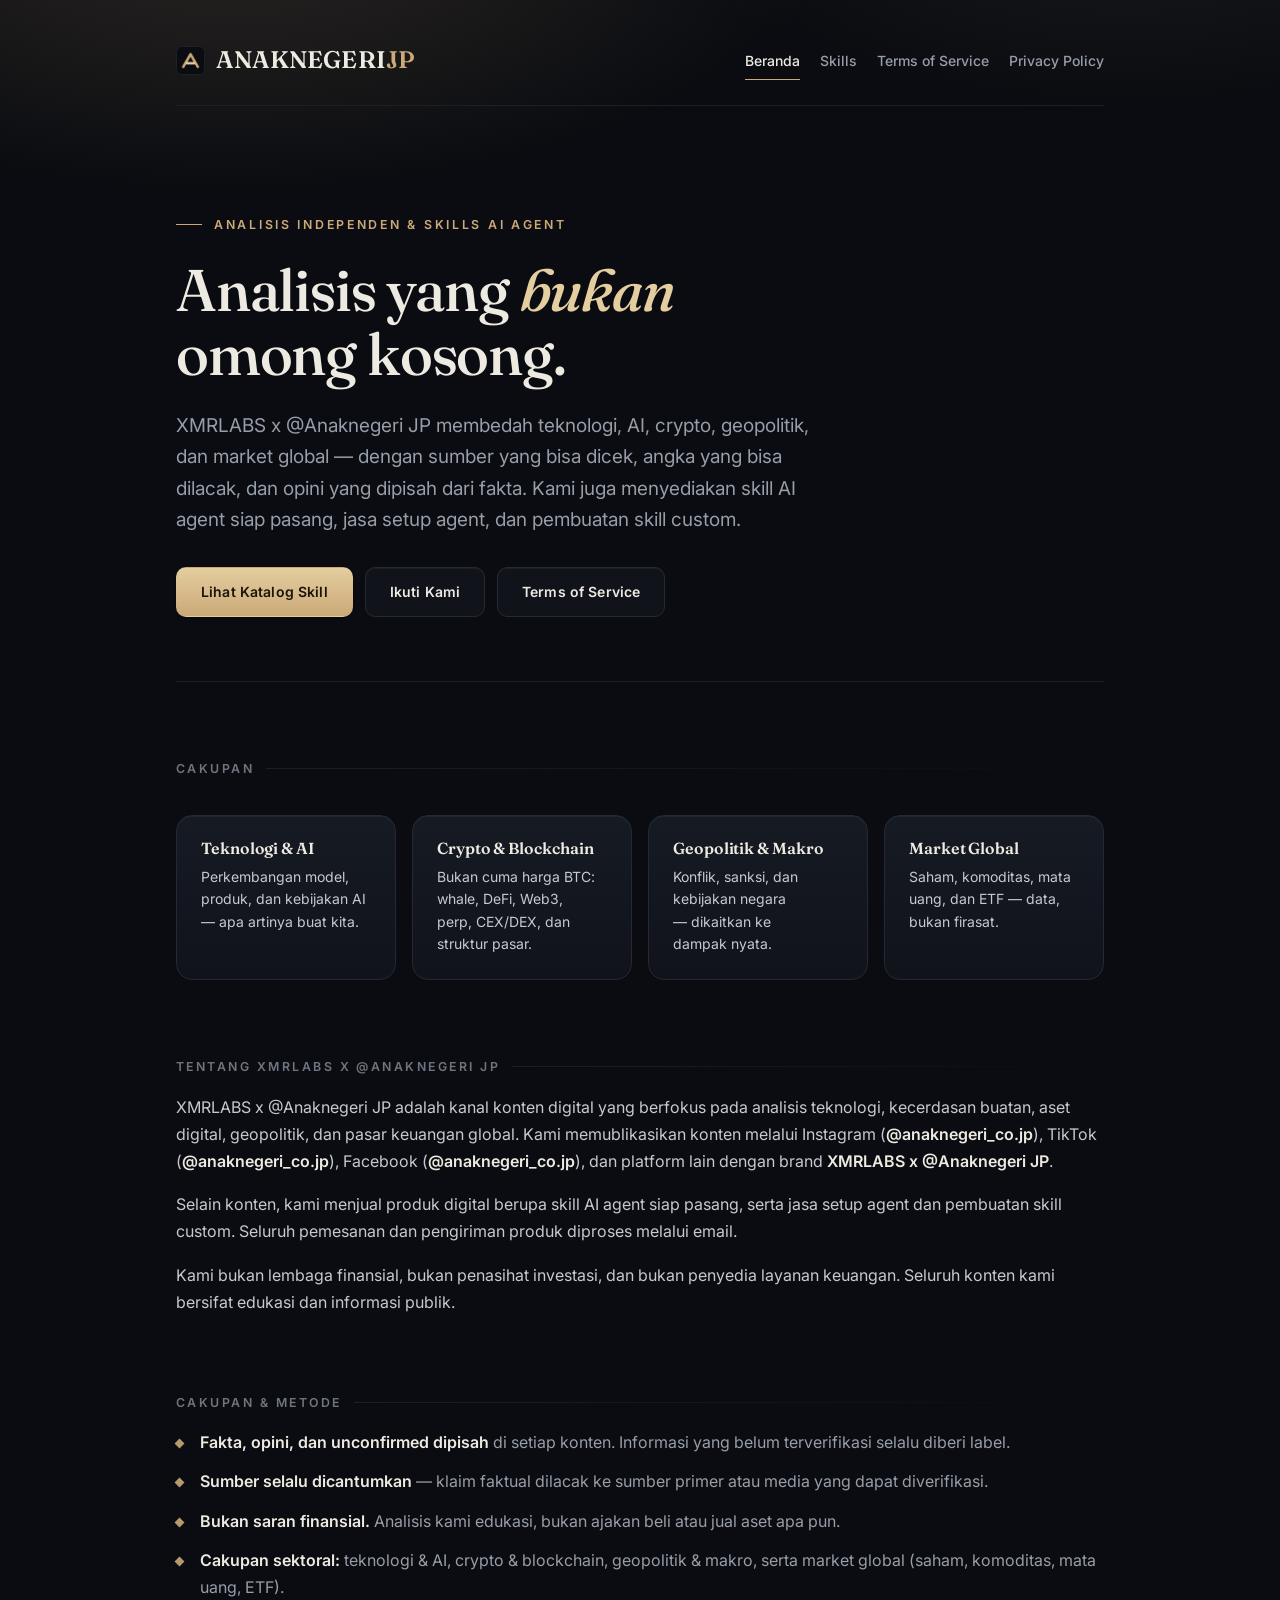
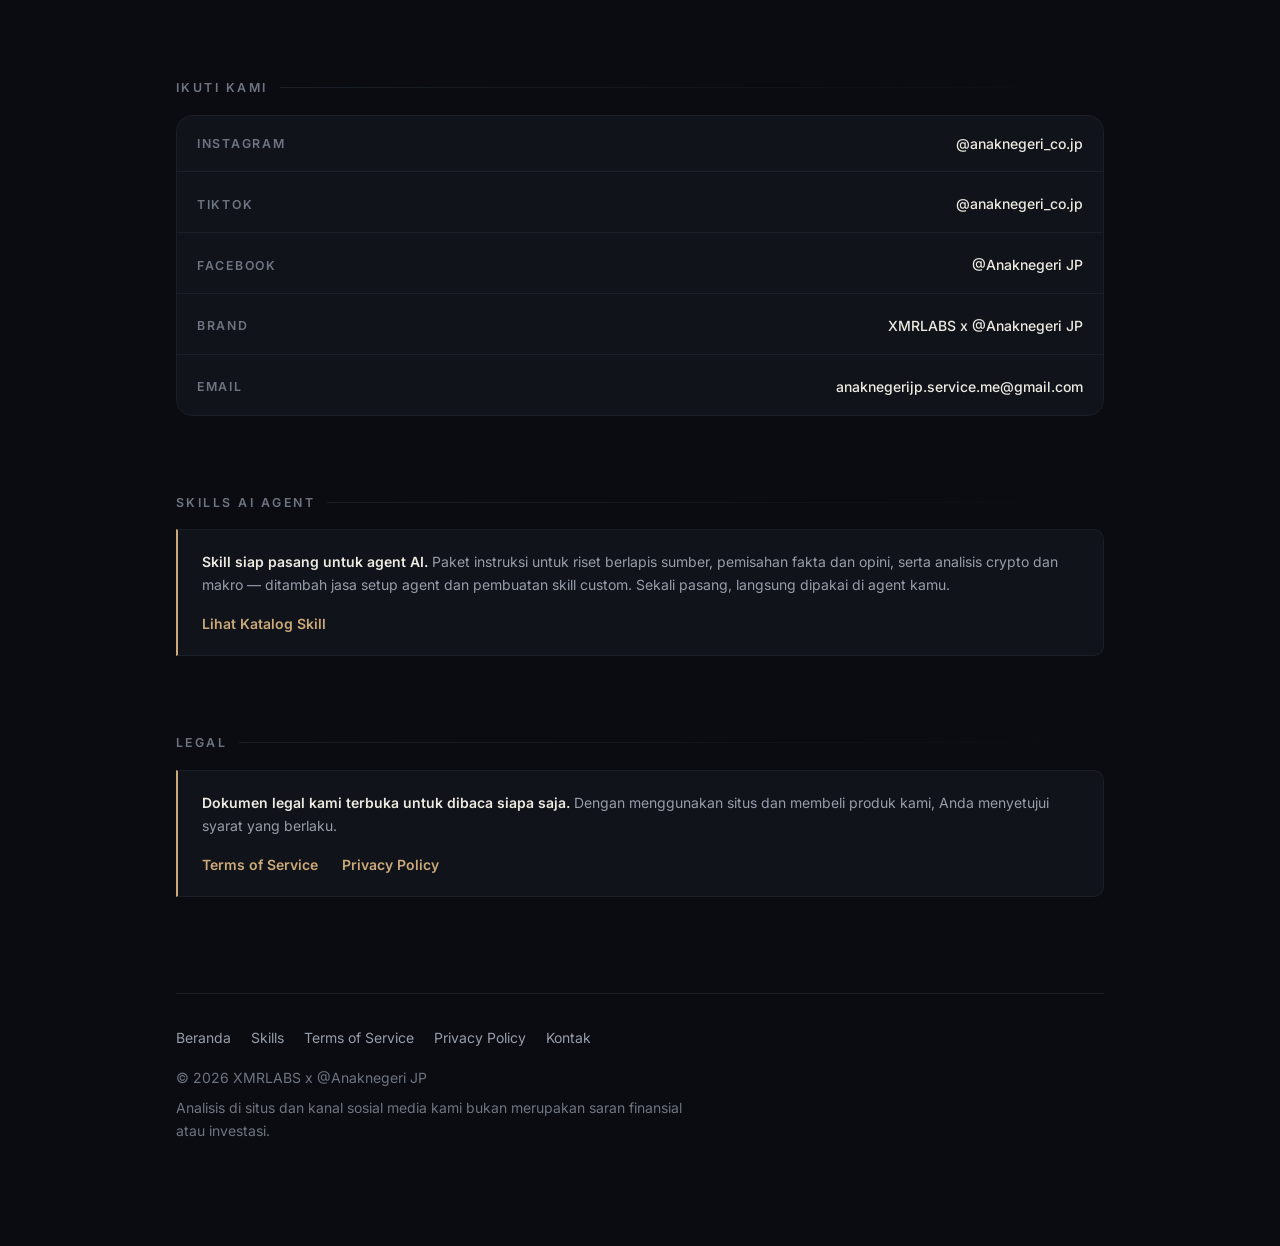
==== commit acd7c151: "feat(brand): consistent app icon for TikTok review (Basic Info = website = favicon) - Render favicon" ====
--- a/index.html
+++ b/index.html
@@ -10,6 +10,8 @@
 
 <link rel="canonical" href="https://xmrbushido.github.io/anaknegerijp/">
 <link rel="icon" href="favicon.svg" type="image/svg+xml">
+<link rel="icon" type="image/png" sizes="32x32" href="favicon-32.png">
+<link rel="apple-touch-icon" sizes="180x180" href="apple-touch-icon.png">
 
 <link rel="preconnect" href="https://fonts.googleapis.com">
 <link rel="preconnect" href="https://fonts.gstatic.com" crossorigin>
@@ -37,7 +39,7 @@
   "@context": "https://schema.org",
   "@type": "Organization",
   "name": "XMRLABS x @Anaknegeri JP",
-  "alternateName": "@XMRLabs",
+  "alternateName": "@XMRLABS",
   "url": "https://xmrbushido.github.io/anaknegerijp/",
   "description": "Kanal analisis teknologi, AI, crypto, geopolitik, dan pasar keuangan global, sekaligus katalog skill AI agent siap pasang.",
   "email": "anaknegerijp.service.me@gmail.com",
@@ -54,7 +56,7 @@
 
 <div class="wrap">
   <header class="site-header">
-    <a class="brand" href="./" aria-label="Anaknegeri JP — beranda">ANAKNEGERI<em>JP</em></a>
+    <a class="brand" href="./" aria-label="Anaknegeri JP — beranda"><img class="brand-icon" src="app-icon.png" alt="" aria-hidden="true"><span>ANAKNEGERI<em>JP</em></span></a>
     <nav class="site-nav" aria-label="Navigasi utama">
       <a href="./" aria-current="page">Beranda</a>
       <a href="skills.html">Skills</a>
@@ -63,7 +65,7 @@
     </nav>
   </header>
 
-  <main id="main">
+  <main id="main" tabindex="-1">
 
     <section class="hero reveal">
       <p class="eyebrow">Analisis Independen &amp; Skills AI Agent</p>
--- a/styles.css
+++ b/styles.css
@@ -182,8 +182,8 @@
 
 .brand {
   display: inline-flex;
-  align-items: baseline;
-  gap: 0.12em;
+  align-items: center;
+  gap: 0.45em;
   font-family: var(--font-display);
   font-size: var(--t-xl);
   font-weight: 600;
@@ -195,6 +195,13 @@
 .brand em {
   font-style: normal;
   color: var(--c-accent);
+}
+.brand-icon {
+  width: 1.2em;
+  height: 1.2em;
+  border-radius: 24%;
+  flex: none;
+  display: block;
 }
 
 .site-nav {
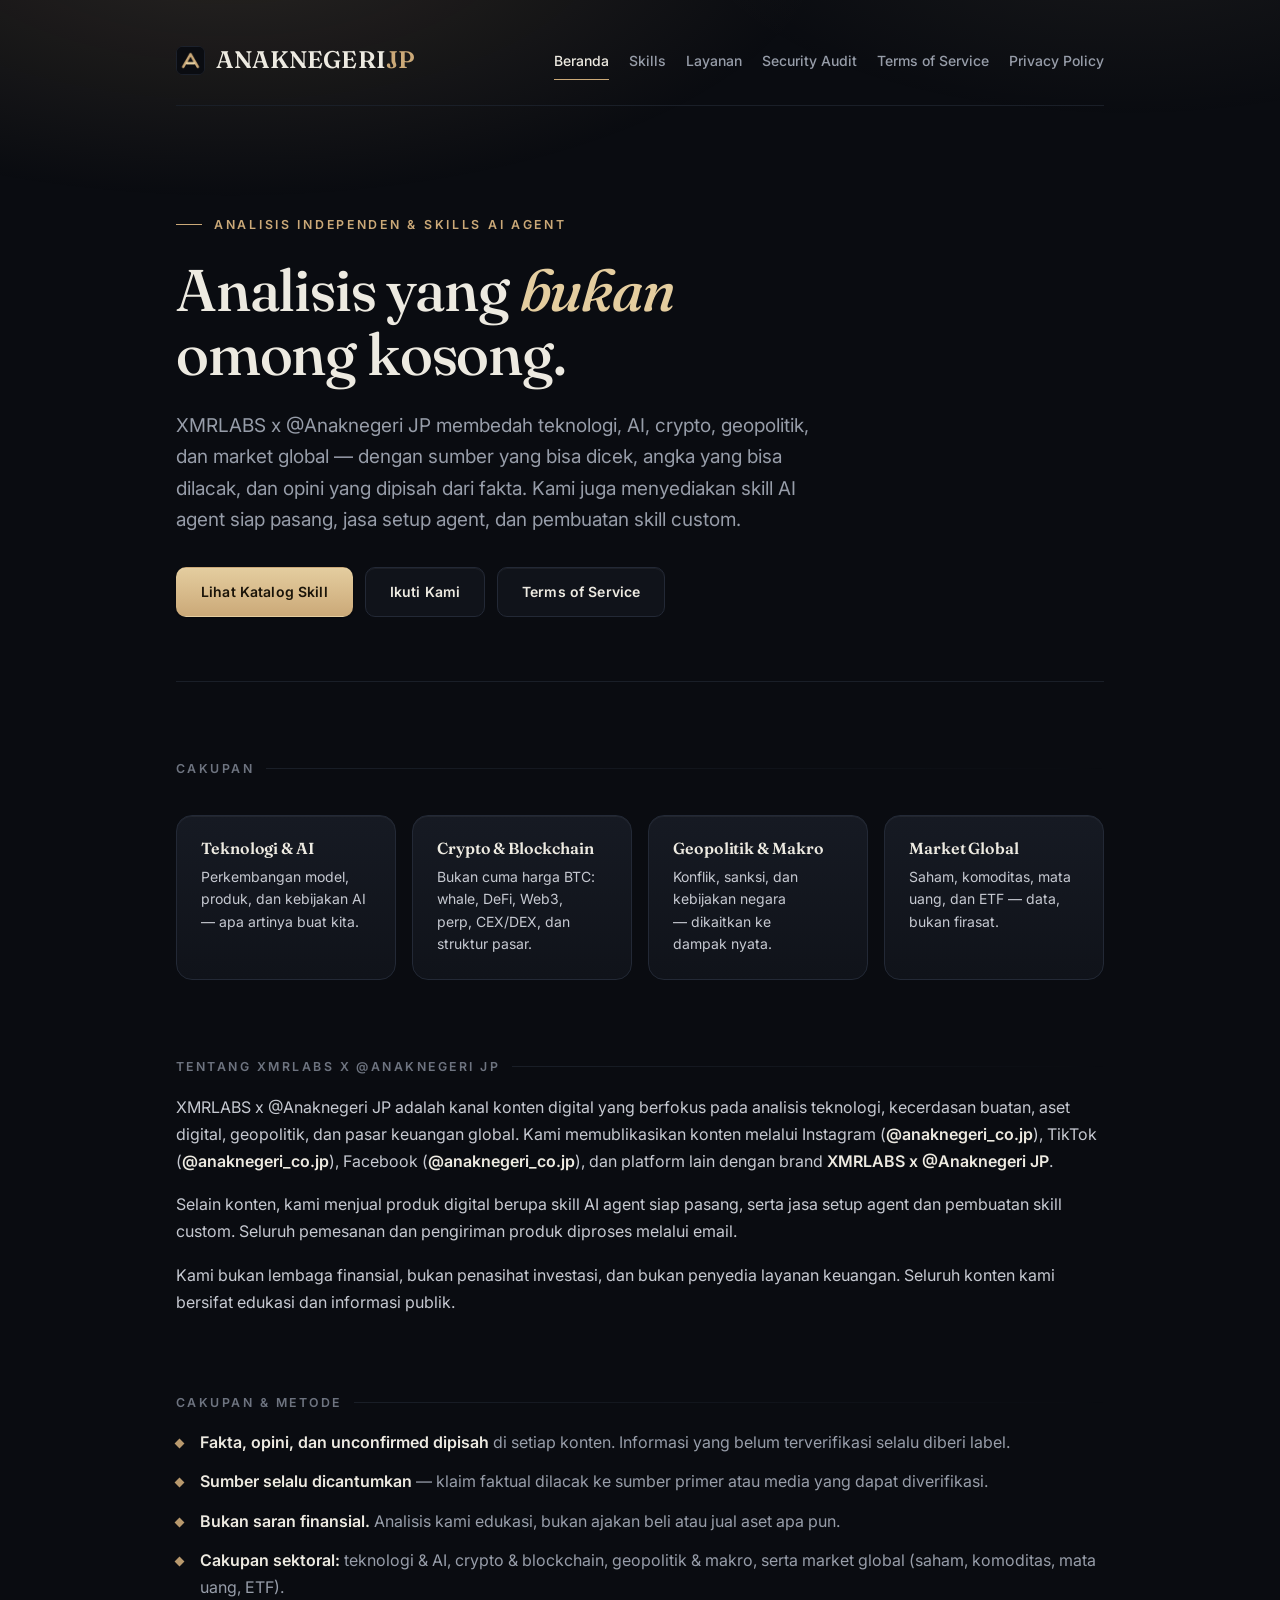
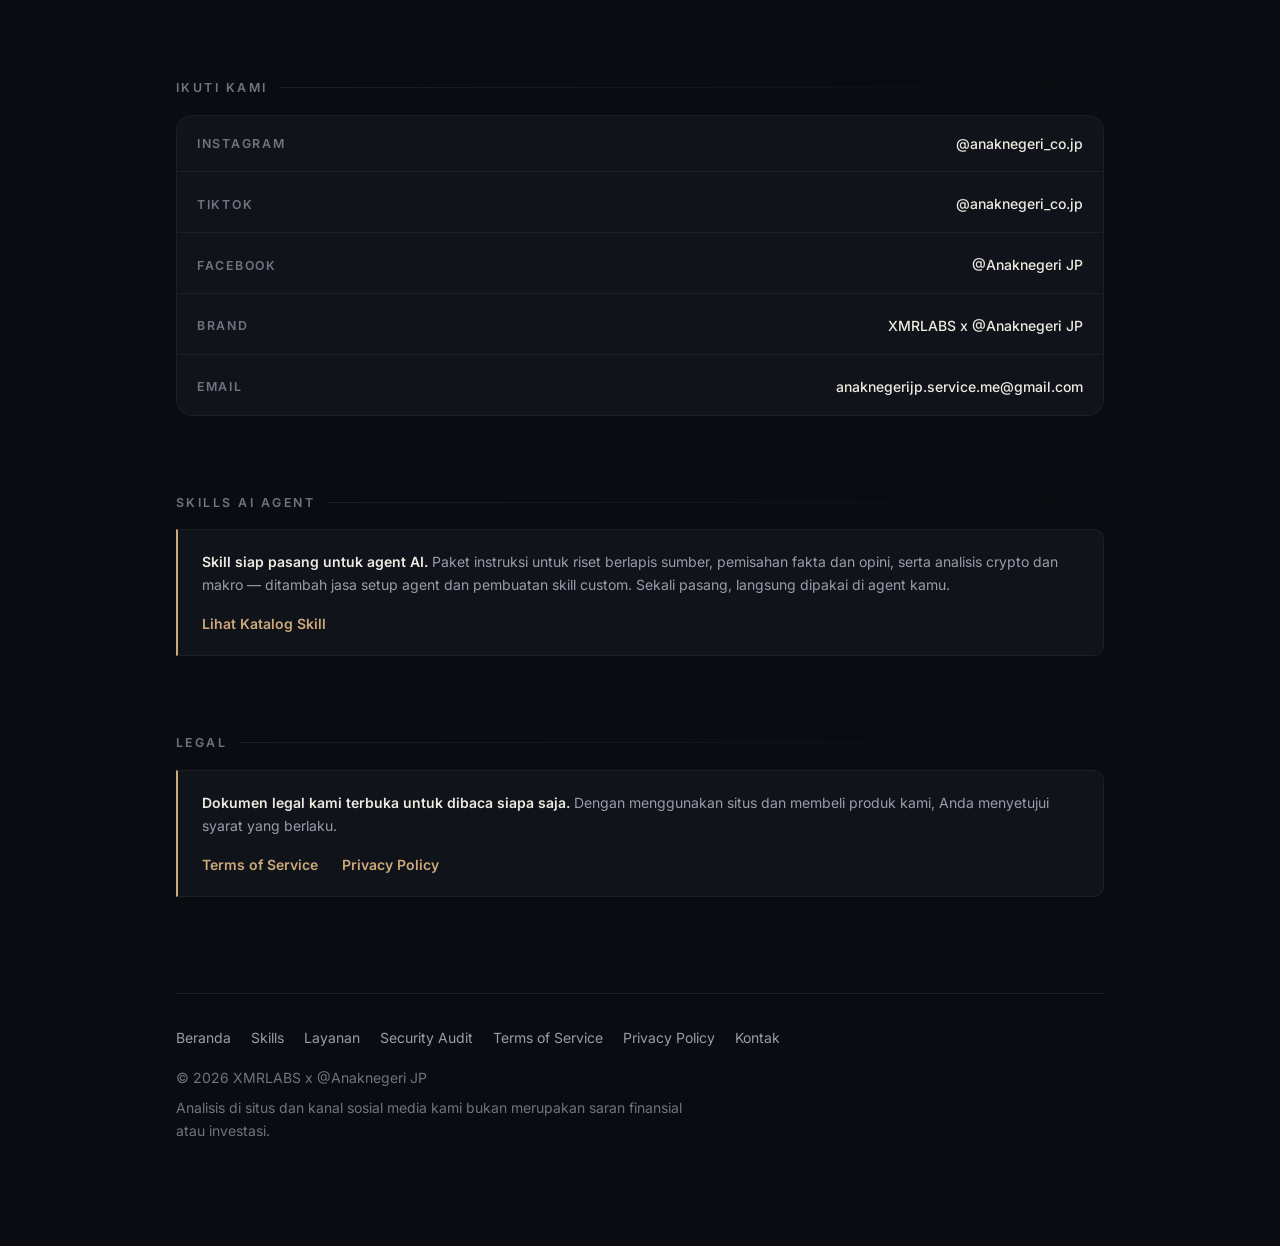
==== commit 3b81c7a1: "Site: add Layanan nav+footer across pages, fix duplicate hero buttons, sitemap entry" ====
--- a/index.html
+++ b/index.html
@@ -60,6 +60,8 @@
     <nav class="site-nav" aria-label="Navigasi utama">
       <a href="./" aria-current="page">Beranda</a>
       <a href="skills.html">Skills</a>
+      <a href="layanan.html">Layanan</a>
+      <a href="security-audit.html">Security Audit</a>
       <a href="terms.html">Terms of Service</a>
       <a href="privacy.html">Privacy Policy</a>
     </nav>
@@ -170,6 +172,8 @@
     <nav class="footer-links" aria-label="Navigasi footer">
       <a href="./">Beranda</a>
       <a href="skills.html">Skills</a>
+      <a href="layanan.html">Layanan</a>
+      <a href="security-audit.html">Security Audit</a>
       <a href="terms.html">Terms of Service</a>
       <a href="privacy.html">Privacy Policy</a>
       <a href="mailto:anaknegerijp.service.me@gmail.com">Kontak</a>
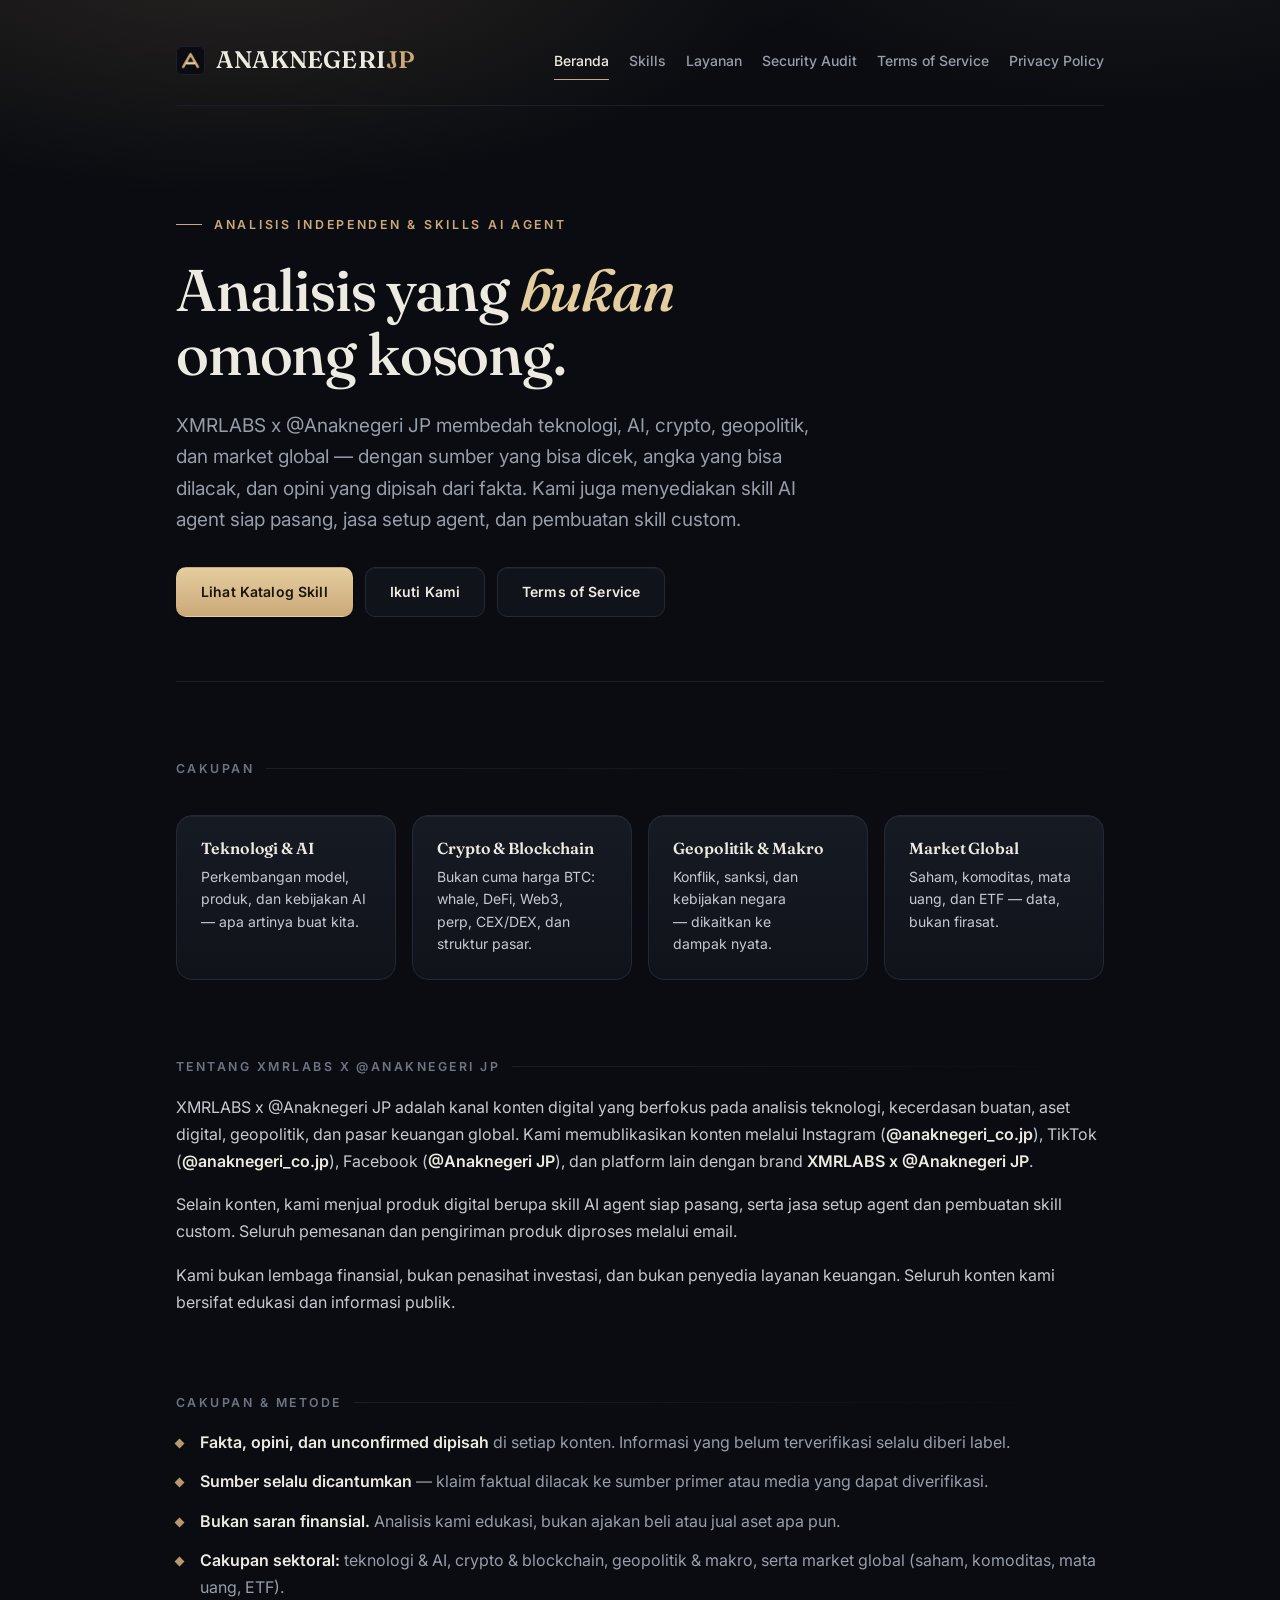
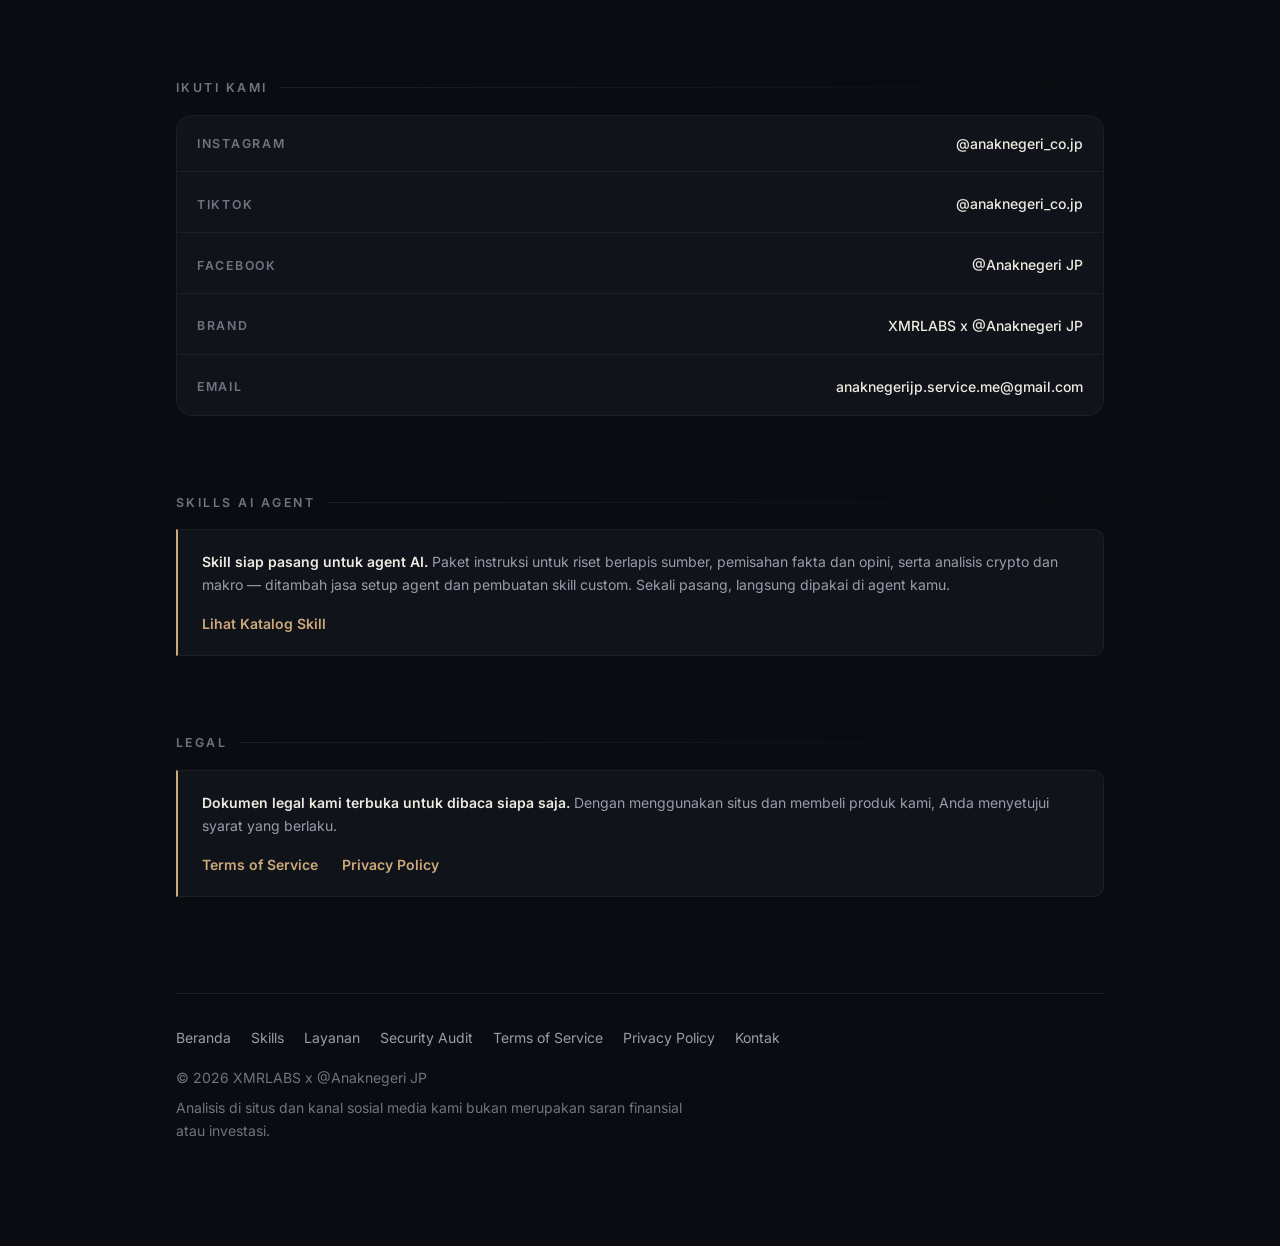
==== commit ed0fe4d5: "fix: correct Facebook handle in about section" ====
--- a/index.html
+++ b/index.html
@@ -104,7 +104,7 @@
 
     <section class="section prose reveal reveal-2" id="tentang" aria-labelledby="tentang-title">
       <h2 class="section-title" id="tentang-title">Tentang XMRLABS x @Anaknegeri JP</h2>
-      <p>XMRLABS x @Anaknegeri JP adalah kanal konten digital yang berfokus pada analisis teknologi, kecerdasan buatan, aset digital, geopolitik, dan pasar keuangan global. Kami memublikasikan konten melalui Instagram (<strong>@anaknegeri_co.jp</strong>), TikTok (<strong>@anaknegeri_co.jp</strong>), Facebook (<strong>@anaknegeri_co.jp</strong>), dan platform lain dengan brand <strong>XMRLABS x @Anaknegeri JP</strong>.</p>
+      <p>XMRLABS x @Anaknegeri JP adalah kanal konten digital yang berfokus pada analisis teknologi, kecerdasan buatan, aset digital, geopolitik, dan pasar keuangan global. Kami memublikasikan konten melalui Instagram (<strong>@anaknegeri_co.jp</strong>), TikTok (<strong>@anaknegeri_co.jp</strong>), Facebook (<strong>@Anaknegeri JP</strong>), dan platform lain dengan brand <strong>XMRLABS x @Anaknegeri JP</strong>.</p>
       <p>Selain konten, kami menjual produk digital berupa skill AI agent siap pasang, serta jasa setup agent dan pembuatan skill custom. Seluruh pemesanan dan pengiriman produk diproses melalui email.</p>
       <p>Kami bukan lembaga finansial, bukan penasihat investasi, dan bukan penyedia layanan keuangan. Seluruh konten kami bersifat edukasi dan informasi publik.</p>
     </section>
--- a/styles.css
+++ b/styles.css
@@ -78,6 +78,10 @@
 
 /* ------------------------------------------------------ primitives */
 *, *::before, *::after { box-sizing: border-box; }
+
+/* The UA's [hidden] rule loses to any author display rule (e.g. .card),
+   so make the attribute authoritative for the skills filter. */
+[hidden] { display: none !important; }
 
 html {
   -webkit-text-size-adjust: 100%;
@@ -254,6 +258,7 @@
   color: var(--c-accent);
   margin-bottom: var(--s-6);
 }
+.eyebrow--flush { margin-bottom: 0; }
 .eyebrow::before {
   content: "";
   width: 26px;
